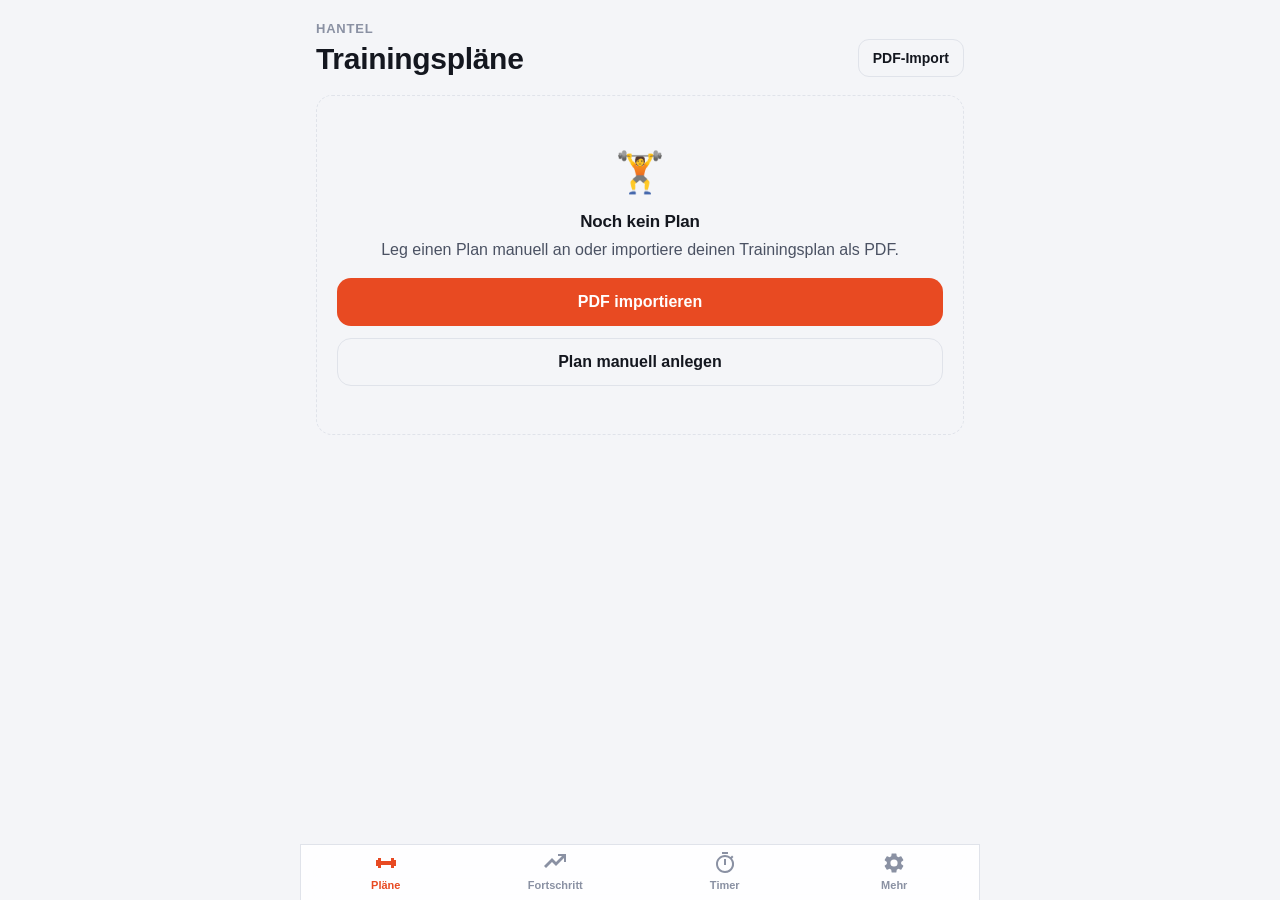
==== index.html @ f44acb6f "Hantel: Trainings-PWA mit Plänen, PDF-Import, Workout-Log und Timer - Trainingspläne anlegen/bearbei" ====
<!doctype html>
<html lang="de">
<head>
  <meta charset="utf-8">
  <meta name="viewport" content="width=device-width, initial-scale=1, viewport-fit=cover, maximum-scale=1">
  <title>Hantel</title>
  <meta name="description" content="Trainingsplan, Workout-Tracker und Pausentimer – als Web-App fürs iPhone.">
  <meta name="theme-color" content="#0f1115">
  <meta name="color-scheme" content="dark light">

  <!-- iOS PWA -->
  <meta name="apple-mobile-web-app-capable" content="yes">
  <meta name="mobile-web-app-capable" content="yes">
  <meta name="apple-mobile-web-app-status-bar-style" content="black-translucent">
  <meta name="apple-mobile-web-app-title" content="Hantel">
  <link rel="apple-touch-icon" href="./icons/apple-touch-icon.png">
  <link rel="icon" href="./icons/favicon.svg" type="image/svg+xml">
  <link rel="manifest" href="./manifest.webmanifest">

  <link rel="stylesheet" href="./css/app.css">
</head>
<body>
  <div id="app">
    <main id="view" class="view" aria-live="polite"></main>

    <nav id="tabbar" class="tabbar" aria-label="Hauptnavigation">
      <a href="#/plans" data-tab="plans" class="tab">
        <svg viewBox="0 0 24 24" aria-hidden="true"><path d="M4 7h3v10H4zM17 7h3v10h-3zM7 10h10v4H7zM2 9h2v6H2zM20 9h2v6h-2z"/></svg>
        <span>Pläne</span>
      </a>
      <a href="#/progress" data-tab="progress" class="tab">
        <svg viewBox="0 0 24 24" aria-hidden="true"><path d="M3 17l6-6 4 4 8-8v4h2V3h-8v2h4l-6 6-4-4-8 8z"/></svg>
        <span>Fortschritt</span>
      </a>
      <a href="#/timer" data-tab="timer" class="tab">
        <svg viewBox="0 0 24 24" aria-hidden="true"><path d="M15 1H9v2h6V1zm-4 13h2V8h-2v6zm8.03-6.61l1.42-1.42c-.43-.51-.9-.99-1.41-1.41l-1.42 1.42A8.962 8.962 0 0 0 12 4c-4.97 0-9 4.03-9 9s4.02 9 9 9a8.994 8.994 0 0 0 7.03-14.61zM12 20c-3.87 0-7-3.13-7-7s3.13-7 7-7 7 3.13 7 7-3.13 7-7 7z"/></svg>
        <span>Timer</span>
      </a>
      <a href="#/settings" data-tab="settings" class="tab">
        <svg viewBox="0 0 24 24" aria-hidden="true"><path d="M19.14 12.94c.04-.3.06-.61.06-.94 0-.32-.02-.64-.07-.94l2.03-1.58a.49.49 0 0 0 .12-.61l-1.92-3.32a.488.488 0 0 0-.59-.22l-2.39.96a7.03 7.03 0 0 0-1.62-.94l-.36-2.54a.484.484 0 0 0-.48-.41h-3.84c-.24 0-.43.17-.47.41l-.36 2.54c-.59.24-1.13.57-1.62.94l-2.39-.96a.49.49 0 0 0-.59.22L2.74 8.87c-.12.21-.08.47.12.61l2.03 1.58c-.05.3-.09.63-.09.94s.02.64.07.94l-2.03 1.58a.49.49 0 0 0-.12.61l1.92 3.32c.12.22.37.29.59.22l2.39-.96c.5.38 1.03.7 1.62.94l.36 2.54c.05.24.24.41.48.41h3.84c.24 0 .44-.17.47-.41l.36-2.54c.59-.24 1.13-.56 1.62-.94l2.39.96c.22.08.47 0 .59-.22l1.92-3.32c.12-.22.07-.47-.12-.61l-2.01-1.58zM12 15.6A3.6 3.6 0 1 1 12 8.4a3.6 3.6 0 0 1 0 7.2z"/></svg>
        <span>Mehr</span>
      </a>
    </nav>
  </div>

  <div id="toast" class="toast" role="status" hidden></div>
  <div id="modal-root"></div>

  <script type="module" src="./js/app.js"></script>
</body>
</html>
---- css/app.css ----
/* ------------------------------------------------------------------
   Hantel – Design Tokens
   ------------------------------------------------------------------ */
:root {
  --bg: #0f1115;
  --surface: #181b22;
  --surface-2: #21252f;
  --surface-3: #2a2f3b;
  --border: #2b3040;
  --text: #f2f4f8;
  --text-2: #aab1c3;
  --text-3: #6f778a;
  --accent: #ff5c35;
  --accent-soft: rgba(255, 92, 53, 0.16);
  --accent-text: #ffffff;
  --good: #3ddc84;
  --good-soft: rgba(61, 220, 132, 0.16);
  --warn: #ffc857;
  --danger: #ff4d6d;
  --danger-soft: rgba(255, 77, 109, 0.16);
  --chart-grid: rgba(255, 255, 255, 0.07);

  --radius: 16px;
  --radius-sm: 10px;
  --tabbar-h: 56px;
  --safe-top: env(safe-area-inset-top, 0px);
  --safe-bottom: env(safe-area-inset-bottom, 0px);

  --font: -apple-system, BlinkMacSystemFont, "SF Pro Text", "Segoe UI", Roboto, Helvetica, Arial, sans-serif;
  --mono: ui-monospace, "SF Mono", Menlo, Consolas, monospace;

  color-scheme: dark;
}

@media (prefers-color-scheme: light) {
  :root {
    --bg: #f4f5f8;
    --surface: #ffffff;
    --surface-2: #f0f1f5;
    --surface-3: #e5e7ee;
    --border: #e0e3ea;
    --text: #14171f;
    --text-2: #4b5263;
    --text-3: #8a91a3;
    --accent: #e84a22;
    --accent-soft: rgba(232, 74, 34, 0.12);
    --good: #1f9d5a;
    --good-soft: rgba(31, 157, 90, 0.12);
    --danger: #d9304f;
    --danger-soft: rgba(217, 48, 79, 0.12);
    --chart-grid: rgba(0, 0, 0, 0.07);
    color-scheme: light;
  }
}

/* ------------------------------------------------------------------
   Base
   ------------------------------------------------------------------ */
*, *::before, *::after { box-sizing: border-box; }

html, body {
  margin: 0;
  padding: 0;
  height: 100%;
  background: var(--bg);
  color: var(--text);
  font-family: var(--font);
  font-size: 16px;
  line-height: 1.4;
  -webkit-text-size-adjust: 100%;
  -webkit-tap-highlight-color: transparent;
  overscroll-behavior-y: none;
}

body { position: fixed; inset: 0; overflow: hidden; }

#app { height: 100%; display: flex; flex-direction: column; }

.view {
  flex: 1;
  overflow-y: auto;
  -webkit-overflow-scrolling: touch;
  padding: calc(var(--safe-top) + 12px) 16px calc(var(--tabbar-h) + var(--safe-bottom) + 24px);
}
.view.no-tabbar { padding-bottom: calc(var(--safe-bottom) + 24px); }

h1, h2, h3 { margin: 0; font-weight: 700; letter-spacing: -0.01em; }
h1 { font-size: 30px; line-height: 1.15; }
h2 { font-size: 20px; }
h3 { font-size: 17px; }
p { margin: 0; }
a { color: var(--accent); text-decoration: none; }
button { font-family: inherit; }
svg { display: block; }

.muted { color: var(--text-2); }
.faint { color: var(--text-3); }
.small { font-size: 13px; }
.mono { font-family: var(--mono); font-variant-numeric: tabular-nums; }
.center { text-align: center; }
.row { display: flex; align-items: center; gap: 10px; }
.row.between { justify-content: space-between; }
.grow { flex: 1; min-width: 0; }
.stack { display: flex; flex-direction: column; gap: 12px; }
.mt { margin-top: 16px; }
.mt-lg { margin-top: 28px; }
.mb { margin-bottom: 12px; }
.truncate { overflow: hidden; text-overflow: ellipsis; white-space: nowrap; }

/* ------------------------------------------------------------------
   Page header
   ------------------------------------------------------------------ */
.page-head {
  display: flex;
  align-items: flex-end;
  justify-content: space-between;
  gap: 12px;
  margin: 8px 0 18px;
}
.page-head .eyebrow {
  font-size: 13px;
  font-weight: 600;
  text-transform: uppercase;
  letter-spacing: 0.06em;
  color: var(--text-3);
  margin-bottom: 4px;
}
.subhead {
  display: flex; align-items: center; justify-content: space-between;
  margin: 22px 0 10px;
}
.subhead h2 { font-size: 17px; color: var(--text-2); font-weight: 600; }

.back {
  display: inline-flex; align-items: center; gap: 4px;
  color: var(--accent); font-weight: 600; font-size: 16px;
  padding: 6px 0; margin-bottom: 4px;
  background: none; border: 0; cursor: pointer;
}
.back svg { width: 18px; height: 18px; fill: currentColor; }

/* ------------------------------------------------------------------
   Cards & lists
   ------------------------------------------------------------------ */
.card {
  background: var(--surface);
  border: 1px solid var(--border);
  border-radius: var(--radius);
  padding: 14px 16px;
}
.card + .card { margin-top: 10px; }
.card.tappable { cursor: pointer; transition: transform 0.08s ease, background 0.15s ease; }
.card.tappable:active { transform: scale(0.985); background: var(--surface-2); }

.list { display: flex; flex-direction: column; gap: 10px; }

.chev { width: 20px; height: 20px; fill: var(--text-3); flex: none; }

.pill {
  display: inline-flex; align-items: center; gap: 4px;
  padding: 3px 9px; border-radius: 999px;
  font-size: 12px; font-weight: 600;
  background: var(--surface-2); color: var(--text-2);
}
.pill.accent { background: var(--accent-soft); color: var(--accent); }
.pill.good { background: var(--good-soft); color: var(--good); }

.empty {
  text-align: center; padding: 48px 20px; color: var(--text-2);
  border: 1px dashed var(--border); border-radius: var(--radius);
}
.empty .icon { font-size: 40px; margin-bottom: 10px; }
.empty h3 { color: var(--text); margin-bottom: 6px; }

/* ------------------------------------------------------------------
   Buttons
   ------------------------------------------------------------------ */
.btn {
  display: inline-flex; align-items: center; justify-content: center; gap: 8px;
  min-height: 48px; padding: 0 18px;
  border-radius: 14px; border: 1px solid transparent;
  font-size: 16px; font-weight: 600;
  background: var(--surface-2); color: var(--text);
  cursor: pointer; user-select: none;
  transition: transform 0.08s ease, filter 0.15s ease;
}
.btn:active { transform: scale(0.97); filter: brightness(1.1); }
.btn:disabled { opacity: 0.45; pointer-events: none; }
.btn.primary { background: var(--accent); color: var(--accent-text); }
.btn.good { background: var(--good); color: #062b16; }
.btn.danger { background: var(--danger-soft); color: var(--danger); }
.btn.ghost { background: transparent; border-color: var(--border); }
.btn.block { width: 100%; }
.btn.sm { min-height: 38px; padding: 0 14px; font-size: 14px; border-radius: 11px; }
.btn.icon { width: 44px; min-height: 44px; padding: 0; border-radius: 12px; }
.btn svg { width: 20px; height: 20px; fill: currentColor; }

.fab {
  position: fixed; right: 18px;
  bottom: calc(var(--tabbar-h) + var(--safe-bottom) + 18px);
  width: 58px; height: 58px; border-radius: 50%;
  background: var(--accent); color: #fff; border: 0;
  box-shadow: 0 8px 24px rgba(255, 92, 53, 0.35);
  display: flex; align-items: center; justify-content: center;
  cursor: pointer; z-index: 5;
}
.fab svg { width: 28px; height: 28px; fill: currentColor; }
.fab:active { transform: scale(0.94); }

/* ------------------------------------------------------------------
   Forms
   ------------------------------------------------------------------ */
.field { display: flex; flex-direction: column; gap: 6px; }
.field label { font-size: 13px; font-weight: 600; color: var(--text-2); }
.input, select.input, textarea.input {
  width: 100%;
  min-height: 48px;
  padding: 10px 14px;
  border-radius: 12px;
  border: 1px solid var(--border);
  background: var(--surface-2);
  color: var(--text);
  font-size: 16px; /* >=16px verhindert iOS-Zoom */
  font-family: inherit;
  outline: none;
  -webkit-appearance: none;
  appearance: none;
}
.input:focus { border-color: var(--accent); }
textarea.input { min-height: 80px; resize: vertical; }
.input.num { text-align: center; font-family: var(--mono); font-weight: 600; padding: 10px 6px; }
.input::placeholder { color: var(--text-3); }

.grid-2 { display: grid; grid-template-columns: 1fr 1fr; gap: 10px; }
.grid-3 { display: grid; grid-template-columns: 1fr 1fr 1fr; gap: 10px; }
.grid-4 { display: grid; grid-template-columns: repeat(4, 1fr); gap: 8px; }

.switch {
  display: flex; align-items: center; justify-content: space-between; gap: 12px;
  padding: 14px 0;
}
.switch + .switch { border-top: 1px solid var(--border); }
.switch .lbl { font-weight: 600; }
.switch .desc { font-size: 13px; color: var(--text-3); margin-top: 2px; }
.toggle { position: relative; width: 52px; height: 32px; flex: none; }
.toggle input { position: absolute; opacity: 0; inset: 0; margin: 0; cursor: pointer; z-index: 1; }
.toggle span {
  position: absolute; inset: 0; border-radius: 999px; background: var(--surface-3);
  transition: background 0.2s ease;
}
.toggle span::after {
  content: ""; position: absolute; top: 3px; left: 3px; width: 26px; height: 26px;
  border-radius: 50%; background: #fff; box-shadow: 0 2px 6px rgba(0,0,0,0.3);
  transition: transform 0.2s ease;
}
.toggle input:checked + span { background: var(--good); }
.toggle input:checked + span::after { transform: translateX(20px); }

.seg { display: flex; background: var(--surface-2); border-radius: 12px; padding: 3px; gap: 3px; }
.seg button {
  flex: 1; min-height: 38px; border: 0; border-radius: 10px; background: transparent;
  color: var(--text-2); font-weight: 600; font-size: 14px; cursor: pointer;
}
.seg button.active { background: var(--surface); color: var(--text); box-shadow: 0 1px 4px rgba(0,0,0,0.25); }

/* ------------------------------------------------------------------
   Tab bar
   ------------------------------------------------------------------ */
.tabbar {
  position: fixed; left: 0; right: 0; bottom: 0;
  height: calc(var(--tabbar-h) + var(--safe-bottom));
  padding-bottom: var(--safe-bottom);
  display: flex;
  background: color-mix(in srgb, var(--surface) 88%, transparent);
  -webkit-backdrop-filter: blur(18px);
  backdrop-filter: blur(18px);
  border-top: 1px solid var(--border);
  z-index: 10;
}
.tabbar.hidden { display: none; }
.tab {
  flex: 1; display: flex; flex-direction: column; align-items: center; justify-content: center; gap: 3px;
  color: var(--text-3); font-size: 11px; font-weight: 600;
}
.tab svg { width: 24px; height: 24px; fill: currentColor; }
.tab.active { color: var(--accent); }

/* ------------------------------------------------------------------
   Toast & modal
   ------------------------------------------------------------------ */
.toast {
  position: fixed; left: 50%; transform: translateX(-50%);
  bottom: calc(var(--tabbar-h) + var(--safe-bottom) + 16px);
  max-width: calc(100% - 32px);
  background: var(--text); color: var(--bg);
  padding: 12px 18px; border-radius: 14px;
  font-weight: 600; font-size: 15px;
  box-shadow: 0 10px 30px rgba(0,0,0,0.35);
  z-index: 50;
  animation: toast-in 0.2s ease;
}
.toast.action { display: flex; gap: 14px; align-items: center; }
.toast button { border: 0; background: var(--accent); color: #fff; border-radius: 8px; padding: 6px 10px; font-weight: 700; }
@keyframes toast-in { from { opacity: 0; transform: translate(-50%, 10px); } to { opacity: 1; transform: translate(-50%, 0); } }

.modal-backdrop {
  position: fixed; inset: 0; background: rgba(0,0,0,0.55);
  display: flex; align-items: flex-end; justify-content: center;
  z-index: 40; animation: fade-in 0.15s ease;
}
.modal {
  width: 100%; max-width: 560px;
  background: var(--surface);
  border-radius: 22px 22px 0 0;
  padding: 18px 18px calc(var(--safe-bottom) + 18px);
  max-height: 88vh; overflow-y: auto;
  animation: sheet-up 0.22s cubic-bezier(.2,.8,.2,1);
}
.modal h2 { margin-bottom: 14px; }
.modal .actions { display: flex; gap: 10px; margin-top: 18px; }
.modal .actions .btn { flex: 1; }
@keyframes fade-in { from { opacity: 0; } to { opacity: 1; } }
@keyframes sheet-up { from { transform: translateY(40px); opacity: 0.6; } to { transform: none; opacity: 1; } }

/* ------------------------------------------------------------------
   Plans
   ------------------------------------------------------------------ */
.plan-card { display: flex; align-items: center; gap: 14px; }
.plan-card .swatch {
  width: 12px; height: 44px; border-radius: 6px; flex: none;
  background: var(--accent);
}
.plan-card .meta { font-size: 13px; color: var(--text-3); margin-top: 3px; }

.ex-row {
  display: flex; align-items: center; gap: 12px;
  padding: 12px 0;
}
.ex-row + .ex-row { border-top: 1px solid var(--border); }
.ex-row .idx {
  width: 28px; height: 28px; border-radius: 8px; flex: none;
  display: flex; align-items: center; justify-content: center;
  background: var(--surface-2); color: var(--text-2);
  font-size: 13px; font-weight: 700; font-family: var(--mono);
}
.ex-row .target { font-size: 13px; color: var(--text-3); margin-top: 2px; font-family: var(--mono); }
.ex-row .handle { color: var(--text-3); cursor: grab; padding: 6px; touch-action: none; }
.ex-row .handle svg { width: 20px; height: 20px; fill: currentColor; }
.ex-row.dragging { opacity: 0.4; }

/* ------------------------------------------------------------------
   Workout
   ------------------------------------------------------------------ */
.workout-head {
  position: sticky; top: 0; z-index: 6;
  margin: calc(-1 * (var(--safe-top) + 12px)) -16px 12px;
  padding: calc(var(--safe-top) + 10px) 16px 10px;
  background: color-mix(in srgb, var(--bg) 92%, transparent);
  -webkit-backdrop-filter: blur(14px); backdrop-filter: blur(14px);
  border-bottom: 1px solid var(--border);
}
.workout-head .title { font-weight: 700; font-size: 17px; }
.workout-head .elapsed { font-family: var(--mono); color: var(--text-2); font-size: 15px; }

.rest-bar {
  margin-top: 10px;
  display: flex; align-items: center; gap: 12px;
  background: var(--accent); color: #fff;
  border-radius: 14px; padding: 10px 14px;
  animation: fade-in 0.15s ease;
}
.rest-bar .time { font-family: var(--mono); font-size: 30px; font-weight: 700; letter-spacing: -0.02em; min-width: 90px; }
.rest-bar .lbl { font-size: 12px; opacity: 0.85; font-weight: 600; text-transform: uppercase; letter-spacing: 0.05em; }
.rest-bar .btn { background: rgba(255,255,255,0.18); color: #fff; min-height: 38px; padding: 0 12px; font-size: 14px; border-radius: 10px; }
.rest-bar .bar { position: absolute; left: 0; bottom: 0; height: 3px; background: rgba(255,255,255,0.6); border-radius: 0 0 14px 14px; }
.rest-bar { position: relative; overflow: hidden; }

.ex-card { padding: 14px 14px 10px; }
.ex-card .ex-head { display: flex; align-items: flex-start; justify-content: space-between; gap: 10px; margin-bottom: 8px; }
.ex-card .ex-name { font-size: 18px; font-weight: 700; }
.ex-card .ex-target { color: var(--text-3); font-size: 13px; font-family: var(--mono); margin-top: 2px; }
.ex-card .ex-last { color: var(--text-2); font-size: 13px; margin-top: 2px; }
.ex-card.done { border-color: color-mix(in srgb, var(--good) 40%, var(--border)); }
.ex-card.done .ex-name { color: var(--text-2); }

.set-grid { display: grid; grid-template-columns: 40px 1fr 1fr 52px; gap: 8px; align-items: center; }
.set-grid .hdr { font-size: 11px; font-weight: 700; text-transform: uppercase; letter-spacing: 0.05em; color: var(--text-3); text-align: center; padding-bottom: 2px; }
.set-grid .setno { text-align: center; font-family: var(--mono); font-weight: 700; color: var(--text-2); }
.set-grid .input.num { min-height: 44px; }
.set-grid .prev { font-size: 11px; color: var(--text-3); text-align: center; font-family: var(--mono); grid-column: 2 / 4; margin-top: -4px; }
.set-row.done .input.num { background: var(--good-soft); border-color: transparent; color: var(--good); }
.check {
  width: 52px; height: 44px; border-radius: 12px; border: 1px solid var(--border);
  background: var(--surface-2); color: var(--text-3);
  display: flex; align-items: center; justify-content: center; cursor: pointer;
}
.check svg { width: 24px; height: 24px; fill: currentColor; }
.check.on { background: var(--good); color: #062b16; border-color: transparent; }
.check:active { transform: scale(0.94); }

.add-set { margin-top: 10px; display: flex; gap: 8px; }
.add-set .btn { flex: 1; }

/* ------------------------------------------------------------------
   Timer page
   ------------------------------------------------------------------ */
.timer-display {
  text-align: center; padding: 30px 0 16px;
}
.timer-display .big {
  font-family: var(--mono); font-size: 84px; font-weight: 700;
  letter-spacing: -0.04em; line-height: 1;
  font-variant-numeric: tabular-nums;
}
.timer-display .big.running { color: var(--accent); }
.timer-display .state { margin-top: 8px; color: var(--text-3); font-size: 14px; font-weight: 600; text-transform: uppercase; letter-spacing: 0.06em; }
.ring { width: 260px; height: 260px; margin: 0 auto; position: relative; }
.ring svg { width: 100%; height: 100%; transform: rotate(-90deg); }
.ring circle { fill: none; stroke-width: 10; stroke-linecap: round; }
.ring .track { stroke: var(--surface-3); }
.ring .prog { stroke: var(--accent); transition: stroke-dashoffset 0.25s linear; }
.ring .inner { position: absolute; inset: 0; display: flex; flex-direction: column; align-items: center; justify-content: center; }
.ring .inner .big { font-size: 64px; }

.presets { display: grid; grid-template-columns: repeat(4, 1fr); gap: 8px; margin-top: 18px; }
.presets .btn { min-height: 52px; font-family: var(--mono); font-size: 17px; }
.presets .btn.active { background: var(--accent-soft); color: var(--accent); }

/* ------------------------------------------------------------------
   Progress
   ------------------------------------------------------------------ */
.stats { display: grid; grid-template-columns: 1fr 1fr; gap: 10px; }
.stat { background: var(--surface); border: 1px solid var(--border); border-radius: var(--radius); padding: 14px 16px; }
.stat .val { font-size: 28px; font-weight: 700; letter-spacing: -0.02em; font-variant-numeric: tabular-nums; line-height: 1.1; }
.stat .val small { font-size: 15px; color: var(--text-2); font-weight: 600; margin-left: 3px; }
.stat .lbl { font-size: 12px; color: var(--text-3); font-weight: 600; text-transform: uppercase; letter-spacing: 0.05em; margin-top: 6px; }

.chart { width: 100%; height: auto; overflow: visible; }
.chart text { fill: var(--text-3); font-size: 11px; font-family: var(--font); }
.chart .grid line { stroke: var(--chart-grid); stroke-width: 1; }
.chart .bar { fill: var(--accent); }
.chart .bar.dim { fill: var(--surface-3); }
.chart .line { fill: none; stroke: var(--accent); stroke-width: 2; stroke-linejoin: round; stroke-linecap: round; }
.chart .area { fill: var(--accent); opacity: 0.10; }
.chart .dot { fill: var(--accent); stroke: var(--surface); stroke-width: 2; }
.chart .dot.hi { r: 6; }
.chart .hit { fill: transparent; }
.chart .tip { pointer-events: none; }
.chart .tip rect { fill: var(--text); rx: 6; }
.chart .tip text { fill: var(--bg); font-weight: 700; font-size: 12px; }
.chart .cross { stroke: var(--text-3); stroke-dasharray: 3 3; }

.session-row { display: flex; align-items: center; gap: 14px; }
.session-row .date {
  width: 48px; flex: none; text-align: center;
  background: var(--surface-2); border-radius: 10px; padding: 6px 0;
}
.session-row .date .d { font-size: 18px; font-weight: 700; line-height: 1; }
.session-row .date .m { font-size: 11px; color: var(--text-3); text-transform: uppercase; font-weight: 600; margin-top: 2px; }
.session-row .meta { font-size: 13px; color: var(--text-3); margin-top: 3px; }

.pr-row { display: flex; align-items: center; justify-content: space-between; gap: 10px; padding: 12px 0; }
.pr-row + .pr-row { border-top: 1px solid var(--border); }
.pr-row .val { font-family: var(--mono); font-weight: 700; }
.pr-row .sub { font-size: 12px; color: var(--text-3); }

table.tbl { width: 100%; border-collapse: collapse; font-size: 14px; }
.tbl th { text-align: left; font-size: 11px; text-transform: uppercase; letter-spacing: 0.05em; color: var(--text-3); padding: 8px 6px; border-bottom: 1px solid var(--border); }
.tbl td { padding: 9px 6px; border-bottom: 1px solid var(--border); font-variant-numeric: tabular-nums; }
.tbl td.num, .tbl th.num { text-align: right; font-family: var(--mono); }
.tbl-wrap { overflow-x: auto; }

/* ------------------------------------------------------------------
   Import
   ------------------------------------------------------------------ */
.drop {
  border: 2px dashed var(--border); border-radius: var(--radius);
  padding: 34px 18px; text-align: center; color: var(--text-2);
  background: var(--surface); cursor: pointer;
}
.drop.over { border-color: var(--accent); background: var(--accent-soft); }
.drop .icon { font-size: 40px; margin-bottom: 8px; }
.drop input { display: none; }

.imp-ex { display: grid; grid-template-columns: 1fr 36px; gap: 6px; align-items: center; padding: 10px 0; }
.imp-ex + .imp-ex { border-top: 1px solid var(--border); }
.imp-ex .input { min-height: 42px; padding: 6px 8px; font-size: 15px; }
.imp-ex .nums { grid-column: 1 / -1; display: grid; grid-template-columns: repeat(4, 1fr); gap: 6px; }
.imp-ex .nums .input { padding: 6px 4px; }
.imp-ex .note { grid-column: 1 / -1; font-size: 12px; color: var(--text-3); }
.imp-ex .del { width: 36px; height: 42px; border: 0; background: transparent; color: var(--text-3); cursor: pointer; display: flex; align-items: center; justify-content: center; }
.imp-ex .del svg { width: 20px; height: 20px; fill: currentColor; }
.imp-hdr { display: grid; grid-template-columns: repeat(4, 1fr); gap: 6px; font-size: 11px; text-transform: uppercase; letter-spacing: 0.05em; color: var(--text-3); font-weight: 700; padding: 0 0 2px; text-align: center; }

.progress-line { height: 4px; background: var(--surface-3); border-radius: 2px; overflow: hidden; margin-top: 12px; }
.progress-line i { display: block; height: 100%; background: var(--accent); width: 0; transition: width 0.3s ease; }

details.raw { margin-top: 14px; }
details.raw summary { cursor: pointer; color: var(--text-2); font-weight: 600; font-size: 14px; }
details.raw pre { white-space: pre-wrap; font-size: 12px; color: var(--text-3); background: var(--surface-2); padding: 10px; border-radius: 10px; max-height: 260px; overflow: auto; }

/* ------------------------------------------------------------------
   Misc
   ------------------------------------------------------------------ */
.spinner {
  width: 22px; height: 22px; border-radius: 50%;
  border: 3px solid var(--surface-3); border-top-color: var(--accent);
  animation: spin 0.8s linear infinite;
}
@keyframes spin { to { transform: rotate(360deg); } }

.kbd { font-family: var(--mono); background: var(--surface-2); padding: 1px 6px; border-radius: 5px; font-size: 13px; }

@media (min-width: 700px) {
  .view { max-width: 680px; margin: 0 auto; width: 100%; }
  .tabbar { left: 50%; transform: translateX(-50%); width: 100%; max-width: 680px; border-left: 1px solid var(--border); border-right: 1px solid var(--border); }
  .fab { right: calc(50% - 340px + 18px); }
  .toast { bottom: calc(var(--tabbar-h) + 16px); }
}
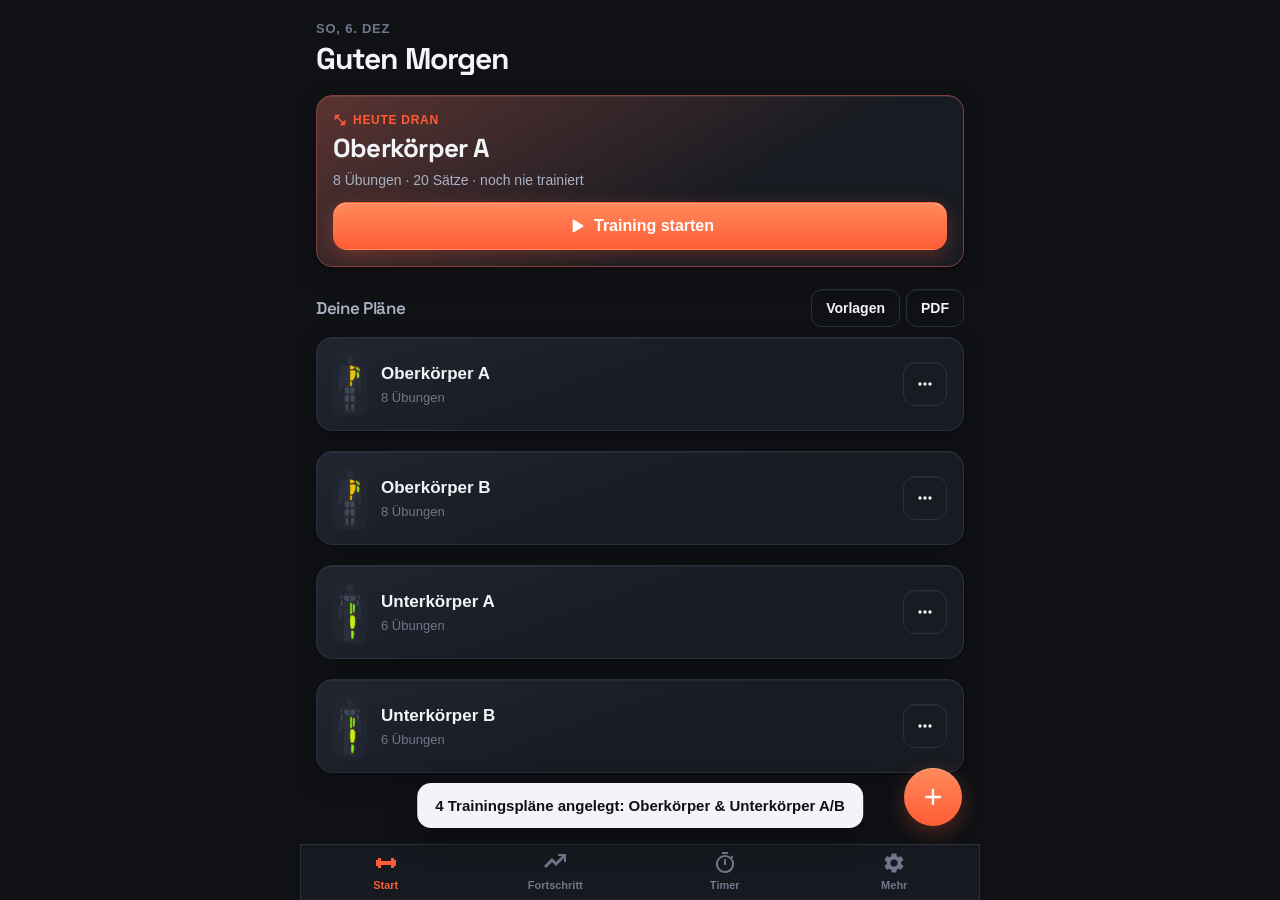
==== commit bd0349c7: "Premium-Pass: Dashboard, Typografie, Icons, Motion, fokussierter Workout-Screen, Theme - Startbildsc" ====
--- a/index.html
+++ b/index.html
@@ -1,5 +1,5 @@
 <!doctype html>
-<html lang="de">
+<html lang="de" data-theme="dark">
 <head>
   <meta charset="utf-8">
   <meta name="viewport" content="width=device-width, initial-scale=1, viewport-fit=cover, maximum-scale=1">
@@ -17,6 +17,24 @@
   <link rel="icon" href="./icons/favicon.svg" type="image/svg+xml">
   <link rel="manifest" href="./manifest.webmanifest">
 
+  <!-- Startbilder (verhindern den weißen Flash beim App-Start) -->
+  <link rel="apple-touch-startup-image" media="(device-width: 440px) and (device-height: 956px) and (-webkit-device-pixel-ratio: 3) and (orientation: portrait)" href="./icons/splash/splash-1320x2868.png">
+  <link rel="apple-touch-startup-image" media="(device-width: 402px) and (device-height: 874px) and (-webkit-device-pixel-ratio: 3) and (orientation: portrait)" href="./icons/splash/splash-1206x2622.png">
+  <link rel="apple-touch-startup-image" media="(device-width: 430px) and (device-height: 932px) and (-webkit-device-pixel-ratio: 3) and (orientation: portrait)" href="./icons/splash/splash-1290x2796.png">
+  <link rel="apple-touch-startup-image" media="(device-width: 393px) and (device-height: 852px) and (-webkit-device-pixel-ratio: 3) and (orientation: portrait)" href="./icons/splash/splash-1179x2556.png">
+  <link rel="apple-touch-startup-image" media="(device-width: 390px) and (device-height: 844px) and (-webkit-device-pixel-ratio: 3) and (orientation: portrait)" href="./icons/splash/splash-1170x2532.png">
+  <link rel="apple-touch-startup-image" media="(device-width: 428px) and (device-height: 926px) and (-webkit-device-pixel-ratio: 3) and (orientation: portrait)" href="./icons/splash/splash-1284x2778.png">
+  <link rel="apple-touch-startup-image" media="(device-width: 375px) and (device-height: 812px) and (-webkit-device-pixel-ratio: 3) and (orientation: portrait)" href="./icons/splash/splash-1125x2436.png">
+  <link rel="apple-touch-startup-image" media="(device-width: 414px) and (device-height: 896px) and (-webkit-device-pixel-ratio: 3) and (orientation: portrait)" href="./icons/splash/splash-1242x2688.png">
+  <link rel="apple-touch-startup-image" media="(device-width: 414px) and (device-height: 896px) and (-webkit-device-pixel-ratio: 2) and (orientation: portrait)" href="./icons/splash/splash-828x1792.png">
+  <link rel="apple-touch-startup-image" media="(device-width: 414px) and (device-height: 736px) and (-webkit-device-pixel-ratio: 3) and (orientation: portrait)" href="./icons/splash/splash-1242x2208.png">
+  <link rel="apple-touch-startup-image" media="(device-width: 375px) and (device-height: 667px) and (-webkit-device-pixel-ratio: 2) and (orientation: portrait)" href="./icons/splash/splash-750x1334.png">
+
+  <!-- Display-Schrift für Titel und Zahlen (Body bleibt System) -->
+  <link rel="preconnect" href="https://fonts.googleapis.com">
+  <link rel="preconnect" href="https://fonts.gstatic.com" crossorigin>
+  <link href="https://fonts.googleapis.com/css2?family=Space+Grotesk:wght@500;600;700&display=swap" rel="stylesheet">
+
   <link rel="stylesheet" href="./css/app.css">
 </head>
 <body>
@@ -26,7 +44,7 @@
     <nav id="tabbar" class="tabbar" aria-label="Hauptnavigation">
       <a href="#/plans" data-tab="plans" class="tab">
         <svg viewBox="0 0 24 24" aria-hidden="true"><path d="M4 7h3v10H4zM17 7h3v10h-3zM7 10h10v4H7zM2 9h2v6H2zM20 9h2v6h-2z"/></svg>
-        <span>Pläne</span>
+        <span>Start</span>
       </a>
       <a href="#/progress" data-tab="progress" class="tab">
         <svg viewBox="0 0 24 24" aria-hidden="true"><path d="M3 17l6-6 4 4 8-8v4h2V3h-8v2h4l-6 6-4-4-8 8z"/></svg>
@@ -45,6 +63,8 @@
 
   <div id="toast" class="toast" role="status" hidden></div>
   <div id="modal-root"></div>
+  <!-- iOS 17.4+: Umschalten eines switch-Checkbox löst echtes Haptic aus → für Satz-Abschluss & Timer -->
+  <input id="haptic" type="checkbox" switch tabindex="-1" aria-hidden="true" style="position:fixed;left:-100px;top:0;width:1px;height:1px;opacity:0;pointer-events:none">
 
   <script type="module" src="./js/app.js"></script>
 </body>
--- a/css/app.css
+++ b/css/app.css
@@ -1,5 +1,5 @@
 /* ------------------------------------------------------------------
-   Hantel – Design Tokens
+   Hantel – Design Tokens (Dark ist Standard, Light per data-theme)
    ------------------------------------------------------------------ */
 :root {
   --bg: #0f1115;
@@ -11,14 +11,19 @@
   --text-2: #aab1c3;
   --text-3: #6f778a;
   --accent: #ff5c35;
+  --accent-2: #ff8a5c;
   --accent-soft: rgba(255, 92, 53, 0.16);
   --accent-text: #ffffff;
   --good: #3ddc84;
+  --good-2: #6ff0a6;
   --good-soft: rgba(61, 220, 132, 0.16);
   --warn: #ffc857;
   --danger: #ff4d6d;
   --danger-soft: rgba(255, 77, 109, 0.16);
   --chart-grid: rgba(255, 255, 255, 0.07);
+  --hi: rgba(255, 255, 255, 0.045);   /* innere Highlight-Linie */
+  --shadow: 0 1px 2px rgba(0, 0, 0, 0.25), 0 8px 24px rgba(0, 0, 0, 0.18);
+  --glow: 0 6px 20px rgba(255, 92, 53, 0.28);
 
   --radius: 16px;
   --radius-sm: 10px;
@@ -27,30 +32,35 @@
   --safe-bottom: env(safe-area-inset-bottom, 0px);
 
   --font: -apple-system, BlinkMacSystemFont, "SF Pro Text", "Segoe UI", Roboto, Helvetica, Arial, sans-serif;
+  --display: "Space Grotesk", -apple-system, BlinkMacSystemFont, "Segoe UI", Roboto, sans-serif;
   --mono: ui-monospace, "SF Mono", Menlo, Consolas, monospace;
+  --ease: cubic-bezier(0.2, 0.8, 0.2, 1);
 
   color-scheme: dark;
 }
 
-@media (prefers-color-scheme: light) {
-  :root {
-    --bg: #f4f5f8;
-    --surface: #ffffff;
-    --surface-2: #f0f1f5;
-    --surface-3: #e5e7ee;
-    --border: #e0e3ea;
-    --text: #14171f;
-    --text-2: #4b5263;
-    --text-3: #8a91a3;
-    --accent: #e84a22;
-    --accent-soft: rgba(232, 74, 34, 0.12);
-    --good: #1f9d5a;
-    --good-soft: rgba(31, 157, 90, 0.12);
-    --danger: #d9304f;
-    --danger-soft: rgba(217, 48, 79, 0.12);
-    --chart-grid: rgba(0, 0, 0, 0.07);
-    color-scheme: light;
-  }
+:root[data-theme="light"] {
+  --bg: #f4f5f8;
+  --surface: #ffffff;
+  --surface-2: #f2f3f7;
+  --surface-3: #e6e8ef;
+  --border: #e0e3ea;
+  --text: #14171f;
+  --text-2: #4b5263;
+  --text-3: #8a91a3;
+  --accent: #e84a22;
+  --accent-2: #f26a45;
+  --accent-soft: rgba(232, 74, 34, 0.12);
+  --good: #1f9d5a;
+  --good-2: #35b872;
+  --good-soft: rgba(31, 157, 90, 0.12);
+  --danger: #d9304f;
+  --danger-soft: rgba(217, 48, 79, 0.12);
+  --chart-grid: rgba(0, 0, 0, 0.07);
+  --hi: rgba(255, 255, 255, 0.7);
+  --shadow: 0 1px 2px rgba(20, 23, 31, 0.06), 0 8px 24px rgba(20, 23, 31, 0.06);
+  --glow: 0 6px 18px rgba(232, 74, 34, 0.22);
+  color-scheme: light;
 }
 
 /* ------------------------------------------------------------------
@@ -517,3 +527,406 @@
   .fab { right: calc(50% - 340px + 18px); }
   .toast { bottom: calc(var(--tabbar-h) + 16px); }
 }
+
+/* ------------------------------------------------------------------
+   Übungsfiguren (SVG-Strichfiguren)
+   ------------------------------------------------------------------ */
+.figure { width: 100%; height: auto; display: block; }
+.figure .limb { fill: none; stroke: var(--text); stroke-width: 5; stroke-linecap: round; stroke-linejoin: round; }
+.figure .limb.back { stroke: var(--text-3); stroke-width: 4.5; }
+.figure .head { fill: var(--text); }
+.figure .frame { fill: var(--surface-3); }
+.figure .frame-line { fill: none; stroke: var(--surface-3); stroke-width: 3; stroke-linecap: round; }
+.figure .ground { stroke: var(--border); stroke-width: 2; stroke-linecap: round; }
+.figure .equip-line { fill: none; stroke: var(--text-3); stroke-width: 2.5; stroke-linecap: round; }
+.figure .equip-move { fill: var(--accent); stroke: var(--accent); stroke-width: 4; stroke-linecap: round; }
+.figure .equip-pad { fill: none; stroke: var(--accent); stroke-width: 6; stroke-linecap: round; }
+
+.fig-thumb {
+  width: 64px; height: 52px; flex: none; border-radius: 10px;
+  background: var(--surface-2); padding: 3px; display: flex; align-items: center; justify-content: center;
+}
+.fig-thumb .figure { height: 100%; width: auto; max-width: 100%; }
+.fig-hero {
+  background: var(--surface-2); border-radius: var(--radius); padding: 10px 14px;
+  max-width: 320px; margin: 0 auto 14px;
+}
+.tips { margin: 0; padding: 0; list-style: none; display: flex; flex-direction: column; gap: 10px; }
+.tips li { display: flex; gap: 10px; align-items: flex-start; line-height: 1.4; }
+.tips li::before {
+  content: counter(tip); counter-increment: tip;
+  flex: none; width: 24px; height: 24px; border-radius: 8px;
+  background: var(--accent-soft); color: var(--accent);
+  font-weight: 700; font-size: 13px; display: flex; align-items: center; justify-content: center;
+}
+.tips { counter-reset: tip; }
+.info-btn {
+  width: 32px; height: 32px; border-radius: 50%; border: 0; flex: none;
+  background: var(--surface-2); color: var(--text-2); font-weight: 700; font-size: 15px;
+  display: inline-flex; align-items: center; justify-content: center; cursor: pointer;
+}
+.lib-row { display: flex; align-items: center; gap: 12px; padding: 10px 0; cursor: pointer; }
+.lib-row + .lib-row { border-top: 1px solid var(--border); }
+
+/* ------------------------------------------------------------------
+   Trainingsmodus (eine Übung pro Seite)
+   ------------------------------------------------------------------ */
+.wk-progress { display: flex; gap: 4px; margin-top: 8px; }
+.wk-progress i { flex: 1; height: 4px; border-radius: 2px; background: var(--surface-3); }
+.wk-progress i.done { background: var(--good); }
+.wk-progress i.cur { background: var(--accent); }
+.wk-step { font-size: 12px; font-weight: 700; text-transform: uppercase; letter-spacing: 0.06em; color: var(--text-3); }
+
+.wk-ex { display: flex; gap: 14px; align-items: flex-start; }
+.wk-ex .fig-thumb { width: 96px; height: 78px; cursor: pointer; }
+.wk-ex .wk-name { font-size: 22px; font-weight: 800; letter-spacing: -0.01em; line-height: 1.15; }
+.wk-ex .wk-muscles { color: var(--text-2); font-size: 13px; margin-top: 3px; }
+.wk-ex .wk-target { font-family: var(--mono); font-size: 13px; color: var(--text-3); margin-top: 4px; }
+
+.wk-last { display: grid; grid-template-columns: 1fr 1fr; gap: 10px; }
+.wk-last .lbl { font-size: 11px; font-weight: 700; text-transform: uppercase; letter-spacing: 0.06em; color: var(--text-3); margin-bottom: 4px; }
+.wk-last .val { font-family: var(--mono); font-weight: 700; font-size: 15px; line-height: 1.5; }
+.wk-last .rec { color: var(--accent); font-size: 18px; }
+.wk-last .msg { font-size: 12px; color: var(--text-2); margin-top: 4px; line-height: 1.35; }
+.wk-last .warn { color: var(--warn); }
+
+.set-card { padding: 12px 14px; }
+.set-card + .set-card { margin-top: 8px; }
+.set-card.done { border-color: color-mix(in srgb, var(--good) 55%, var(--border)); background: color-mix(in srgb, var(--good) 6%, var(--surface)); }
+.set-card .set-head { display: flex; align-items: center; justify-content: space-between; margin-bottom: 8px; }
+.set-card .set-title { font-weight: 700; font-size: 15px; }
+.set-card .set-sum { font-family: var(--mono); color: var(--text-2); font-size: 14px; }
+.set-card.done .set-sum { color: var(--good); font-weight: 700; }
+.check-badge {
+  width: 26px; height: 26px; border-radius: 50%; background: var(--good); color: #062b16;
+  display: inline-flex; align-items: center; justify-content: center;
+}
+.check-badge svg { width: 18px; height: 18px; fill: currentColor; }
+
+.steppers { display: grid; grid-template-columns: 1fr 1fr; gap: 8px; }
+.stepper { display: flex; align-items: stretch; background: var(--surface-2); border-radius: 14px; overflow: hidden; }
+.stepper button {
+  width: 52px; border: 0; background: transparent; color: var(--text); font-size: 26px; font-weight: 600; cursor: pointer;
+  display: flex; align-items: center; justify-content: center; user-select: none; -webkit-user-select: none;
+}
+.stepper button:active { background: var(--surface-3); }
+.stepper .val {
+  flex: 1; min-height: 56px; display: flex; flex-direction: column; align-items: center; justify-content: center;
+  font-family: var(--mono); font-weight: 700; font-size: 19px; cursor: text; line-height: 1;
+}
+.stepper .val small { font-size: 11px; font-weight: 600; color: var(--text-3); font-family: var(--font); margin-top: 3px; text-transform: uppercase; letter-spacing: 0.05em; }
+.stepper input { width: 100%; text-align: center; font-family: var(--mono); font-weight: 700; font-size: 19px; border: 0; background: transparent; color: var(--text); outline: none; }
+.set-card.done .stepper { opacity: 0.6; }
+
+.set-done-btn { margin-top: 10px; }
+.wk-nav {
+  position: fixed; left: 0; right: 0; bottom: 0;
+  padding: 10px 16px calc(var(--safe-bottom) + 10px);
+  background: color-mix(in srgb, var(--surface) 92%, transparent);
+  -webkit-backdrop-filter: blur(18px); backdrop-filter: blur(18px);
+  border-top: 1px solid var(--border);
+  display: flex; gap: 10px; z-index: 10;
+}
+.wk-nav .btn { flex: 1; min-height: 54px; }
+.view.wk-view { padding-bottom: calc(var(--safe-bottom) + 96px); }
+@media (min-width: 700px) { .wk-nav { left: 50%; transform: translateX(-50%); width: 100%; max-width: 680px; } }
+
+/* PR-Animation */
+.pr-toast {
+  position: fixed; top: calc(var(--safe-top) + 14px); left: 50%; transform: translateX(-50%);
+  width: calc(100% - 32px); max-width: 440px; z-index: 60;
+  background: linear-gradient(135deg, #2a1d0e, #3b2a10 60%, #2a1d0e);
+  border: 1px solid rgba(255, 200, 87, 0.55);
+  color: #fff; border-radius: 18px; padding: 14px 16px;
+  box-shadow: 0 16px 40px rgba(0,0,0,0.45), 0 0 0 1px rgba(255,200,87,0.15) inset;
+  animation: pr-in 0.45s cubic-bezier(.2,.9,.2,1.1);
+  overflow: hidden;
+}
+.pr-toast::before {
+  content: ""; position: absolute; inset: -40%; background: linear-gradient(115deg, transparent 40%, rgba(255,220,120,0.22) 50%, transparent 60%);
+  animation: pr-shine 1.6s ease 0.2s 1;
+}
+.pr-toast.out { animation: pr-out 0.35s ease forwards; }
+.pr-toast .pr-head { display: flex; align-items: center; gap: 8px; font-weight: 800; letter-spacing: 0.08em; font-size: 12px; color: #ffc857; text-transform: uppercase; }
+.pr-toast .pr-name { font-size: 18px; font-weight: 800; margin-top: 4px; }
+.pr-toast .pr-val { font-family: var(--mono); font-size: 22px; font-weight: 700; margin-top: 2px; }
+.pr-toast .pr-sub { font-size: 13px; color: rgba(255,255,255,0.8); margin-top: 4px; }
+.pr-toast .pr-delta { color: #7dffb0; font-weight: 700; }
+@keyframes pr-in { from { opacity: 0; transform: translate(-50%, -24px) scale(0.96); } to { opacity: 1; transform: translate(-50%, 0) scale(1); } }
+@keyframes pr-out { to { opacity: 0; transform: translate(-50%, -16px); } }
+@keyframes pr-shine { from { transform: translateX(-60%); } to { transform: translateX(60%); } }
+
+/* ------------------------------------------------------------------
+   Muskelgruppen & Körperkarte
+   ------------------------------------------------------------------ */
+.bodymap { width: 100%; height: auto; max-height: 420px; display: block; margin: 0 auto; }
+.bodymap .body-sil { fill: var(--surface-3); stroke: none; }
+.bodymap .body-limb { fill: none; stroke: var(--surface-3); stroke-width: 26; stroke-linecap: round; stroke-linejoin: round; }
+.bodymap .body-leg { fill: none; stroke: var(--surface-3); stroke-width: 40; stroke-linecap: round; stroke-linejoin: round; }
+.bodymap .muscle { fill: color-mix(in srgb, var(--text-3) 35%, var(--surface-3)); stroke: var(--bg); stroke-width: 1.5; cursor: pointer; transition: filter 0.15s ease; }
+.bodymap .muscle.active { filter: drop-shadow(0 0 6px rgba(255, 92, 53, 0.25)); }
+.bodymap .muscle.selected { stroke: var(--text); stroke-width: 2.5; }
+.bodymap .muscle-lines { fill: none; stroke: var(--bg); stroke-width: 1.5; opacity: 0.7; pointer-events: none; }
+.bodymap-wrap { background: var(--surface); border: 1px solid var(--border); border-radius: var(--radius); padding: 10px; }
+.bodymap-wrap.compact .bodymap { max-height: 260px; }
+
+.mbar { display: grid; grid-template-columns: 130px 1fr 52px; gap: 10px; align-items: center; padding: 8px 0; cursor: pointer; }
+.mbar + .mbar { border-top: 1px solid var(--border); }
+.mbar .name { font-weight: 600; font-size: 14px; }
+.mbar .track { height: 12px; border-radius: 6px; background: var(--surface-2); overflow: hidden; }
+.mbar .track i { display: block; height: 100%; border-radius: 6px; background: var(--accent); min-width: 0; transition: width 0.3s ease; }
+.mbar .n { font-family: var(--mono); font-weight: 700; text-align: right; font-size: 14px; }
+.mbar.selected .name { color: var(--accent); }
+.legend { display: flex; align-items: center; gap: 8px; font-size: 12px; color: var(--text-3); margin-top: 8px; justify-content: center; }
+.legend i { width: 64px; height: 8px; border-radius: 4px; background: linear-gradient(90deg, hsl(120,85%,52%), hsl(60,85%,50%), hsl(0,85%,46%)); }
+
+.period-seg button { font-size: 13px; }
+.delta-box { display: flex; gap: 10px; align-items: baseline; }
+.delta-box .big { font-size: 24px; font-weight: 800; letter-spacing: -0.02em; }
+.delta-box .big.up { color: var(--good); }
+.delta-box .big.down { color: var(--danger); }
+.stats.cols-3 { grid-template-columns: 1fr 1fr 1fr; }
+.stats.cols-3 .stat { padding: 10px 12px; }
+.stats.cols-3 .stat .val { font-size: 20px; }
+.stats.cols-3 .stat .lbl { font-size: 10px; }
+
+/* ------------------------------------------------------------------
+   Studio-Tools: RIR, Aufwärmen, Scheiben, Heute dran, Heatmap
+   ------------------------------------------------------------------ */
+.rir-row { display: flex; align-items: center; gap: 6px; margin-top: 8px; }
+.rir-row .lbl { font-size: 11px; font-weight: 700; color: var(--text-3); text-transform: uppercase; letter-spacing: 0.05em; margin-right: 4px; }
+.chip {
+  min-width: 40px; height: 32px; border-radius: 10px; border: 1px solid var(--border);
+  background: var(--surface-2); color: var(--text-2); font-weight: 700; font-size: 14px; cursor: pointer;
+}
+.chip.on { background: var(--accent-soft); color: var(--accent); border-color: transparent; }
+.set-card.done .rir-row { opacity: 0.7; }
+
+details.warmup { background: var(--surface); border: 1px dashed var(--border); border-radius: var(--radius); padding: 0 14px; margin-bottom: 8px; }
+details.warmup summary { list-style: none; cursor: pointer; padding: 12px 0; display: flex; justify-content: space-between; align-items: center; font-weight: 700; font-size: 14px; }
+details.warmup summary::-webkit-details-marker { display: none; }
+details.warmup summary .faint { font-weight: 500; font-size: 12px; }
+.warm-row { display: flex; align-items: center; gap: 10px; padding: 8px 0 10px; border-top: 1px solid var(--border); }
+.warm-row.done .mono { color: var(--good); }
+.warm-row .btn { min-width: 76px; }
+
+.plates { display: flex; flex-wrap: wrap; gap: 6px; margin-top: 6px; }
+.plate {
+  display: inline-flex; align-items: center; justify-content: center;
+  min-width: 44px; height: 44px; padding: 0 8px; border-radius: 50%;
+  background: var(--surface-3); color: var(--text); font-family: var(--mono); font-weight: 700; font-size: 14px;
+  border: 3px solid var(--border);
+}
+.plate.p25 { border-color: #e74c3c; } .plate.p20 { border-color: #3b82f6; } .plate.p15 { border-color: #f1c40f; }
+.plate.p10 { border-color: #2ecc71; } .plate.p5 { border-color: #ecf0f1; } .plate.p2_5 { border-color: #111; }
+.plate.p1_25 { min-width: 38px; height: 38px; font-size: 12px; } .plate.p0_5 { min-width: 34px; height: 34px; font-size: 11px; }
+
+.hero {
+  background: linear-gradient(135deg, color-mix(in srgb, var(--accent) 22%, var(--surface)), var(--surface) 70%);
+  border: 1px solid color-mix(in srgb, var(--accent) 40%, var(--border));
+  border-radius: var(--radius); padding: 16px; margin-bottom: 14px;
+}
+.hero .eyebrow { font-size: 12px; font-weight: 700; text-transform: uppercase; letter-spacing: 0.06em; color: var(--accent); }
+.hero h2 { font-size: 24px; margin-top: 2px; }
+.hero .meta { color: var(--text-2); font-size: 14px; margin-top: 4px; }
+.hero .btn { margin-top: 12px; }
+
+.heatmap { display: grid; grid-auto-flow: column; grid-template-rows: repeat(7, 1fr); gap: 3px; }
+.heatmap i {
+  display: block; aspect-ratio: 1; border-radius: 3px; background: var(--surface-2); cursor: pointer;
+}
+.heatmap i.l1 { background: color-mix(in srgb, var(--accent) 35%, var(--surface-2)); }
+.heatmap i.l2 { background: color-mix(in srgb, var(--accent) 60%, var(--surface-2)); }
+.heatmap i.l3 { background: var(--accent); }
+.heatmap i.today { outline: 2px solid var(--text-3); outline-offset: -2px; }
+.heatmap-wrap { overflow-x: auto; }
+.heatmap-months { display: flex; justify-content: space-between; font-size: 10px; color: var(--text-3); margin-top: 4px; }
+
+.edit-set { display: grid; grid-template-columns: 34px 1fr 1fr 40px; gap: 6px; align-items: center; padding: 4px 0; }
+.edit-set .input { min-height: 40px; padding: 6px; }
+.pct-table td:first-child { color: var(--text-3); }
+
+/* ==================================================================
+   Premium-Pass: Typografie, Tiefe, Motion, Dashboard, fokussiertes Workout
+   ================================================================== */
+
+/* ---------- Typografie ---------- */
+h1, h2, h3, .hero h2, .wk-name, .timer-display .big, .rest-bar .time, .stat .val,
+.stepper .val, .stepper input, .set-sum, .delta-box .big, .pr-toast .pr-val, .pr-toast .pr-name,
+.session-row .date .d, .ring .inner .big, .mbar .n, .wk-last .val, .rest-ring .time {
+  font-family: var(--display);
+  font-variant-numeric: tabular-nums;
+}
+h1 { letter-spacing: -0.03em; font-weight: 700; }
+h2 { letter-spacing: -0.02em; }
+.stat .val { letter-spacing: -0.03em; font-weight: 700; }
+.stat .val small { font-family: var(--font); font-weight: 600; color: var(--text-3); font-size: 13px; letter-spacing: 0; }
+.timer-display .big { letter-spacing: -0.05em; font-weight: 700; }
+.stepper .val, .stepper input { letter-spacing: -0.02em; font-size: 21px; }
+.set-sum { font-family: var(--display); letter-spacing: -0.01em; }
+.wk-last .val { font-size: 16px; letter-spacing: -0.01em; }
+.wk-last .rec { font-size: 20px; }
+.delta-box .big { letter-spacing: -0.03em; }
+
+/* ---------- Tiefe & Oberflächen ---------- */
+.card {
+  background: linear-gradient(160deg, var(--surface-2) 0%, var(--surface) 55%);
+  box-shadow: inset 0 1px 0 var(--hi), var(--shadow);
+}
+.stat { background: linear-gradient(160deg, var(--surface-2) 0%, var(--surface) 60%); box-shadow: inset 0 1px 0 var(--hi), var(--shadow); }
+.btn.primary {
+  background: linear-gradient(180deg, var(--accent-2), var(--accent));
+  box-shadow: inset 0 1px 0 rgba(255, 255, 255, 0.2), var(--glow);
+}
+.btn.good {
+  background: linear-gradient(180deg, var(--good-2), var(--good));
+  box-shadow: inset 0 1px 0 rgba(255, 255, 255, 0.28), 0 6px 18px rgba(61, 220, 132, 0.2);
+}
+.btn.ghost { box-shadow: inset 0 1px 0 var(--hi); }
+.fab { background: linear-gradient(180deg, var(--accent-2), var(--accent)); box-shadow: inset 0 1px 0 rgba(255,255,255,0.22), var(--glow); }
+.hero {
+  background: linear-gradient(150deg, color-mix(in srgb, var(--accent) 26%, var(--surface-2)) 0%, var(--surface) 62%);
+  box-shadow: inset 0 1px 0 rgba(255, 255, 255, 0.08), var(--shadow);
+}
+.tabbar { box-shadow: 0 -1px 0 var(--hi) inset; }
+.modal { box-shadow: 0 -12px 40px rgba(0, 0, 0, 0.35); }
+
+/* ---------- Icons ---------- */
+.ico { width: 22px; height: 22px; fill: currentColor; flex: none; }
+.ico.sm { width: 18px; height: 18px; }
+.ico.lg { width: 28px; height: 28px; }
+.ico-box {
+  width: 40px; height: 40px; border-radius: 12px; flex: none;
+  display: inline-flex; align-items: center; justify-content: center;
+  background: var(--accent-soft); color: var(--accent);
+}
+.ico-box.good { background: var(--good-soft); color: var(--good); }
+.ico-box.neutral { background: var(--surface-3); color: var(--text-2); }
+.ico-box svg { width: 22px; height: 22px; fill: currentColor; }
+.title-ico { display: inline-flex; align-items: center; gap: 8px; }
+.title-ico svg { width: 18px; height: 18px; fill: var(--accent); }
+
+/* ---------- Motion ---------- */
+@keyframes view-slide { from { opacity: 0; transform: translateX(28px); } to { opacity: 1; transform: none; } }
+@keyframes view-fade { from { opacity: 0; transform: translateY(6px); } to { opacity: 1; transform: none; } }
+@keyframes snap { 0% { transform: scale(1); } 40% { transform: scale(0.97); } 100% { transform: scale(1); } }
+@keyframes draw { to { stroke-dashoffset: 0; } }
+@keyframes light-up { from { opacity: 0; transform: scale(0.94); } to { opacity: 1; transform: none; } }
+@keyframes pop-in { from { opacity: 0; transform: scale(0.9); } to { opacity: 1; transform: none; } }
+.view.enter-slide > * { animation: view-slide 240ms var(--ease) both; }
+.view.enter-fade > * { animation: view-fade 180ms ease both; }
+.view.enter-slide > .wk-nav, .view.enter-fade > .wk-nav, .view.enter-slide > .fab, .view.enter-fade > .fab { animation: none; }
+::view-transition-old(root) { animation: 120ms ease both fade-out-vt; }
+::view-transition-new(root) { animation: 220ms var(--ease) both view-fade; }
+@keyframes fade-out-vt { to { opacity: 0; } }
+.set-card.snap { animation: snap 300ms var(--ease); }
+.check-draw { width: 22px; height: 22px; }
+.check-draw path { fill: none; stroke: currentColor; stroke-width: 3; stroke-linecap: round; stroke-linejoin: round; stroke-dasharray: 1; stroke-dashoffset: 1; animation: draw 420ms var(--ease) 60ms forwards; }
+.bodymap .muscle.active { animation: light-up 480ms var(--ease) both; animation-delay: calc(var(--i, 0) * 45ms); transform-origin: center; transform-box: fill-box; }
+.pop { animation: pop-in 320ms var(--ease) both; }
+.mbar .track i { transition: width 600ms var(--ease); }
+.wk-progress i { transition: background 300ms ease; }
+.ring .prog { transition: stroke-dashoffset 600ms var(--ease); }
+
+@media (prefers-reduced-motion: reduce) {
+  *, *::before, *::after { animation-duration: 0.01ms !important; animation-delay: 0ms !important; transition-duration: 0.01ms !important; }
+  ::view-transition-group(*), ::view-transition-old(*), ::view-transition-new(*) { animation: none !important; }
+}
+
+/* ---------- Dashboard ---------- */
+.dash-tiles { display: grid; grid-template-columns: 1fr 1fr 1fr; gap: 10px; margin-bottom: 16px; }
+.tile {
+  background: linear-gradient(160deg, var(--surface-2), var(--surface) 60%);
+  border: 1px solid var(--border); border-radius: var(--radius); padding: 12px 10px;
+  box-shadow: inset 0 1px 0 var(--hi), var(--shadow);
+  display: flex; flex-direction: column; align-items: center; text-align: center; gap: 6px; min-height: 118px; justify-content: center;
+}
+.tile .val { font-family: var(--display); font-size: 22px; font-weight: 700; letter-spacing: -0.03em; line-height: 1.1; }
+.tile .val small { font-size: 12px; color: var(--text-3); font-family: var(--font); font-weight: 600; letter-spacing: 0; }
+.tile .lbl { font-size: 10px; font-weight: 700; text-transform: uppercase; letter-spacing: 0.06em; color: var(--text-3); }
+.tile .sub { font-size: 11px; color: var(--text-2); line-height: 1.2; }
+.tile svg.ico { width: 22px; height: 22px; fill: var(--accent); }
+.tile .ico-box { width: 34px; height: 34px; border-radius: 10px; }
+.week-ring { position: relative; width: 58px; height: 58px; }
+.week-ring svg { width: 100%; height: 100%; transform: rotate(-90deg); }
+.week-ring circle { fill: none; stroke-width: 6; stroke-linecap: round; }
+.week-ring .track { stroke: var(--surface-3); }
+.week-ring .prog { stroke: var(--accent); transition: stroke-dashoffset 800ms var(--ease); }
+.week-ring .inner { position: absolute; inset: 0; display: flex; align-items: center; justify-content: center; font-family: var(--display); font-weight: 700; font-size: 15px; letter-spacing: -0.02em; }
+.hero h2 { font-size: 26px; letter-spacing: -0.03em; }
+.hero .eyebrow { display: flex; align-items: center; gap: 6px; }
+.hero .eyebrow svg { width: 14px; height: 14px; fill: var(--accent); }
+.plan-card .plan-thumb {
+  width: 34px; height: 64px; flex: none; border-radius: 8px; background: var(--surface-2); padding: 3px;
+  display: flex; align-items: center; justify-content: center; overflow: hidden;
+}
+.plan-card .plan-thumb .bodymap { height: 100%; width: auto; }
+.plan-card .plan-thumb .bodymap .muscle { stroke-width: 3; }
+
+.chip-delta {
+  display: inline-flex; align-items: center; gap: 3px; padding: 2px 8px; border-radius: 999px;
+  font-size: 12px; font-weight: 700; background: var(--good-soft); color: var(--good); font-family: var(--display);
+}
+.chip-delta.down { background: var(--danger-soft); color: var(--danger); }
+.chip-delta.flat { background: var(--surface-3); color: var(--text-2); }
+
+/* ---------- Leere Zustände ---------- */
+.empty .illu {
+  width: 88px; height: 88px; border-radius: 50%; margin: 0 auto 14px;
+  background: radial-gradient(circle at 30% 30%, color-mix(in srgb, var(--accent) 35%, var(--surface-2)), var(--surface-2) 70%);
+  display: flex; align-items: center; justify-content: center; box-shadow: inset 0 1px 0 var(--hi);
+}
+.empty .illu svg { width: 44px; height: 44px; fill: var(--accent); }
+
+/* ---------- Fokussierter Workout-Screen ---------- */
+.set-row {
+  display: flex; align-items: center; gap: 10px; padding: 11px 14px;
+  border: 1px solid var(--border); border-radius: 14px; background: var(--surface); cursor: pointer;
+  box-shadow: inset 0 1px 0 var(--hi);
+}
+.set-row + .set-row, .set-row + .set-card, .set-card + .set-row { margin-top: 8px; }
+.set-row .no { width: 26px; font-family: var(--display); font-weight: 700; color: var(--text-3); font-size: 13px; }
+.set-row .sum { font-family: var(--display); font-weight: 600; font-size: 15px; letter-spacing: -0.01em; }
+.set-row .tag { margin-left: auto; font-size: 12px; color: var(--text-3); }
+.set-row.done { border-color: color-mix(in srgb, var(--good) 45%, var(--border)); }
+.set-row.done .sum { color: var(--good); }
+.set-row.done .no { color: var(--good); }
+.set-row.upcoming { opacity: 0.55; }
+.set-row .mini-check { width: 22px; height: 22px; border-radius: 50%; background: var(--good); color: #062b16; display: inline-flex; align-items: center; justify-content: center; flex: none; }
+.set-row .mini-check svg { width: 14px; height: 14px; fill: currentColor; }
+.set-card.current { border-color: color-mix(in srgb, var(--accent) 45%, var(--border)); box-shadow: inset 0 1px 0 var(--hi), 0 0 0 3px var(--accent-soft), var(--shadow); }
+.set-card .set-title { font-family: var(--display); font-size: 16px; }
+
+.rest-ring {
+  display: flex; align-items: center; gap: 14px; padding: 12px 14px; margin-bottom: 8px;
+  border: 1px solid color-mix(in srgb, var(--accent) 40%, var(--border)); border-radius: 16px;
+  background: linear-gradient(160deg, color-mix(in srgb, var(--accent) 16%, var(--surface-2)), var(--surface) 70%);
+  box-shadow: inset 0 1px 0 var(--hi), var(--shadow);
+}
+.rest-ring .ringbox { position: relative; width: 66px; height: 66px; flex: none; }
+.rest-ring .ringbox svg { width: 100%; height: 100%; transform: rotate(-90deg); }
+.rest-ring .ringbox circle { fill: none; stroke-width: 6; stroke-linecap: round; }
+.rest-ring .ringbox .track { stroke: var(--surface-3); }
+.rest-ring .ringbox .prog { stroke: var(--accent); transition: stroke-dashoffset 250ms linear; }
+.rest-ring .ringbox .inner { position: absolute; inset: 0; display: flex; align-items: center; justify-content: center; }
+.rest-ring .ringbox .inner svg { width: 20px; height: 20px; fill: var(--accent); transform: none; }
+.rest-ring .time { font-size: 30px; font-weight: 700; letter-spacing: -0.04em; line-height: 1; }
+.rest-ring .lbl { font-size: 11px; font-weight: 700; text-transform: uppercase; letter-spacing: 0.06em; color: var(--text-3); margin-bottom: 2px; }
+.rest-ring .next { font-size: 12px; color: var(--text-2); margin-top: 2px; }
+.rest-ring .btns { display: flex; flex-direction: column; gap: 6px; margin-left: auto; }
+.rest-ring .btns .btn { min-height: 34px; padding: 0 12px; font-size: 13px; border-radius: 10px; }
+.workout-head .rest-mini { font-family: var(--display); color: var(--accent); font-weight: 700; font-size: 14px; }
+.wk-ex .wk-name { font-size: 24px; letter-spacing: -0.03em; }
+
+/* Segmented Control scrollbar bei vielen Optionen */
+.seg.scroll { overflow-x: auto; scrollbar-width: none; }
+.seg.scroll::-webkit-scrollbar { display: none; }
+.seg.scroll button { flex: none; padding: 0 12px; white-space: nowrap; }
+
+/* Chart-Text in fester Pixelgröße (Charts werden in Container-Breite gezeichnet) */
+.chart text { font-size: 11px; }
+.chart .tip text { font-size: 12px; }
+@keyframes view-back { from { opacity: 0; transform: translateX(-28px); } to { opacity: 1; transform: none; } }
+.view.enter-back > * { animation: view-back 240ms var(--ease) both; }
+.view.enter-back > .wk-nav, .view.enter-back > .fab { animation: none; }
+.bodymap.still .muscle.active { animation: none; }
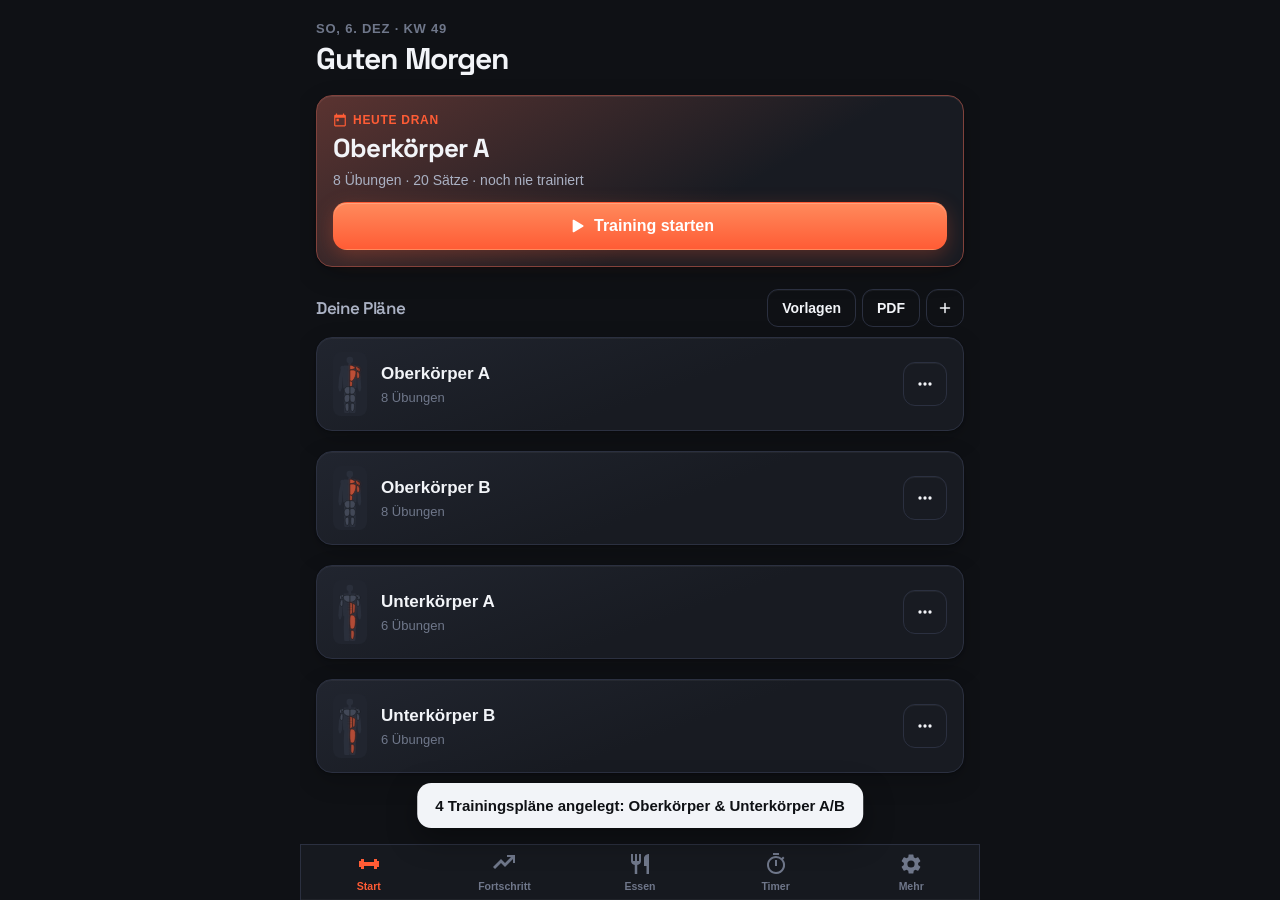
==== commit 17945ac5: "1.7.0: Essen – Kalorienzähler mit Tagebuch, Basistabelle, Open Food Facts, KI-Freitext, Rezepten und" ====
--- a/index.html
+++ b/index.html
@@ -50,6 +50,10 @@
         <svg viewBox="0 0 24 24" aria-hidden="true"><path d="M3 17l6-6 4 4 8-8v4h2V3h-8v2h4l-6 6-4-4-8 8z"/></svg>
         <span>Fortschritt</span>
       </a>
+      <a href="#/food" data-tab="food" class="tab">
+        <svg viewBox="0 0 24 24" aria-hidden="true"><path d="M11 9H9V2H7v7H5V2H3v7c0 2.12 1.66 3.84 3.75 3.97V22h2.5v-9.03C11.34 12.84 13 11.12 13 9V2h-2v7zm5-3v8h2.5v8H21V2c-2.76 0-5 2.24-5 4z"/></svg>
+        <span>Essen</span>
+      </a>
       <a href="#/timer" data-tab="timer" class="tab">
         <svg viewBox="0 0 24 24" aria-hidden="true"><path d="M15 1H9v2h6V1zm-4 13h2V8h-2v6zm8.03-6.61l1.42-1.42c-.43-.51-.9-.99-1.41-1.41l-1.42 1.42A8.962 8.962 0 0 0 12 4c-4.97 0-9 4.03-9 9s4.02 9 9 9a8.994 8.994 0 0 0 7.03-14.61zM12 20c-3.87 0-7-3.13-7-7s3.13-7 7-7 7 3.13 7 7-3.13 7-7 7z"/></svg>
         <span>Timer</span>
--- a/css/app.css
+++ b/css/app.css
@@ -365,7 +365,7 @@
   position: sticky; top: 0; z-index: 6;
   margin: calc(-1 * (var(--safe-top) + 12px)) -16px 12px;
   padding: calc(var(--safe-top) + 10px) 16px 10px;
-  background: color-mix(in srgb, var(--bg) 92%, transparent);
+  background: color-mix(in srgb, var(--bg) 97%, transparent);
   -webkit-backdrop-filter: blur(14px); backdrop-filter: blur(14px);
   border-bottom: 1px solid var(--border);
 }
@@ -930,3 +930,139 @@
 .view.enter-back > * { animation: view-back 240ms var(--ease) both; }
 .view.enter-back > .wk-nav, .view.enter-back > .fab { animation: none; }
 .bodymap.still .muscle.active { animation: none; }
+
+/* ==================================================================
+   1.5: kompakter Workout-Kopf, Politur
+   ================================================================== */
+.wk-ex { align-items: center; }
+.wk-ex .fig-thumb { width: 84px; height: 68px; }
+.wk-actions { display: flex; flex-direction: column; gap: 6px; flex: none; }
+.wk-actions .btn.icon { width: 40px; min-height: 40px; border-radius: 11px; color: var(--text-2); }
+.wk-actions .btn.icon svg { width: 20px; height: 20px; }
+
+/* Maschineneinstellungen: eine Zeile, Tipp → Eingabe */
+.wk-setup { margin-top: 10px; }
+.wk-setup-line {
+  display: flex; align-items: center; gap: 8px; width: 100%; min-height: 36px; padding: 0 10px;
+  border: 1px dashed var(--border); border-radius: 11px; background: transparent; color: var(--text-2);
+  font-family: inherit; font-size: 14px; font-weight: 600; text-align: left; cursor: pointer;
+}
+.wk-setup-line.empty { color: var(--text-3); font-weight: 500; }
+.wk-setup-line:not(.empty) { border-style: solid; background: var(--surface); }
+.wk-setup-ico { display: inline-flex; color: var(--text-3); flex: none; }
+.wk-setup-ico svg { width: 16px; height: 16px; fill: currentColor; }
+
+/* Zuletzt / Heute auf einer Zeile */
+.wk-brief { padding: 12px 14px; }
+.wk-brief .wk-last .val { font-size: 15px; line-height: 1.3; word-break: break-word; }
+.wk-brief .wk-last .rec { font-size: 18px; }
+.wk-brief .msg { font-size: 12px; color: var(--text-2); margin-top: 8px; line-height: 1.35; padding-top: 8px; border-top: 1px solid var(--border); }
+.wk-brief .msg.warn { color: var(--warn); }
+
+/* Pausenring: Folgetext bleibt einzeilig */
+.rest-ring .grow { min-width: 0; }
+.rest-ring .next { white-space: nowrap; overflow: hidden; text-overflow: ellipsis; }
+
+/* PR-Toast unter dem klebenden Workout-Kopf */
+body:has(.view.wk-view) .pr-toast { top: calc(var(--safe-top) + 88px); }
+
+/* Kleiner Icon-Button in Kopfzeilen */
+.btn.sm.icon { width: 38px; min-height: 38px; padding: 0; }
+.btn.sm.icon svg { width: 18px; height: 18px; }
+
+/* ==================================================================
+   1.6: Cloud, Erholung, Share, Plateau/Deload, Volumen-Ziele, Satztypen,
+        Kraftstandards, Wochenrückblick, Meilensteine, eigene Übungen
+   ================================================================== */
+.hero .meta.reason { color: var(--text); font-size: 13px; margin-top: 6px; }
+.recovery-maps { display: flex; gap: 4px; flex: none; }
+.recovery-maps .bodymap { width: 32px; height: 66px; }
+.card.recovery, .card.review { margin-bottom: 12px; }
+
+.alert-card { border-color: color-mix(in srgb, var(--warn) 55%, var(--border)); }
+.alert-card .title-ico svg { fill: var(--warn); }
+.wk-brief.deload { border-color: color-mix(in srgb, var(--warn) 50%, var(--border)); }
+.milestone-card { border-color: color-mix(in srgb, var(--good) 50%, var(--border)); display: flex; flex-direction: column; gap: 10px; }
+
+/* Satztyp-Tag in der Satz-Karte */
+.set-type {
+  border: 1px solid var(--border); background: var(--surface-2); color: var(--text-3);
+  border-radius: 8px; padding: 3px 8px; font-size: 11px; font-weight: 700; text-transform: uppercase; letter-spacing: 0.05em; cursor: pointer; font-family: inherit;
+}
+.set-type.drop { color: var(--accent); border-color: color-mix(in srgb, var(--accent) 40%, var(--border)); }
+.set-type.amrap { color: var(--good); border-color: color-mix(in srgb, var(--good) 40%, var(--border)); }
+.set-type.fail { color: var(--danger); border-color: color-mix(in srgb, var(--danger) 40%, var(--border)); }
+
+/* Volumen-Ziel: Band im Balken + Status-Tag */
+.mbar .track { position: relative; }
+.mbar .track .band { position: absolute; top: 0; bottom: 0; background: color-mix(in srgb, var(--good) 22%, transparent); border-left: 1px solid color-mix(in srgb, var(--good) 60%, transparent); border-right: 1px solid color-mix(in srgb, var(--good) 60%, transparent); }
+.mbar .track i { position: relative; }
+.mtag { display: inline-block; margin-left: 4px; font-size: 11px; font-weight: 700; }
+.mtag.in { color: var(--good); } .mtag.under { color: var(--text-3); } .mtag.over { color: var(--warn); }
+
+/* Kraftstandard */
+.std-level { font-family: var(--display); font-size: 24px; font-weight: 700; letter-spacing: -0.02em; margin-top: 2px; }
+.std-track { height: 10px; border-radius: 5px; background: var(--surface-3); overflow: hidden; margin-top: 12px; }
+.std-track i { display: block; height: 100%; background: linear-gradient(90deg, var(--accent), var(--good)); border-radius: 5px; transition: width 600ms var(--ease); }
+.std-scale { display: flex; justify-content: space-between; margin-top: 8px; font-size: 11px; color: var(--text-3); font-family: var(--mono); }
+.std-scale span.on { color: var(--good); font-weight: 700; }
+
+/* Pausenring mit Vorschau */
+.rest-ring .next-ex .next { white-space: normal; }
+
+/* Notiz-Button markieren, wenn eine Notiz existiert */
+.wk-actions .btn.icon.has-note { color: var(--accent); border-color: color-mix(in srgb, var(--accent) 40%, var(--border)); }
+
+/* Trainingstage & Muskel-Chips */
+.day-row, .chips { display: flex; flex-wrap: wrap; gap: 6px; }
+.day-row .chip { min-width: 42px; }
+.chips .chip { height: 34px; font-size: 13px; padding: 0 10px; }
+
+/* Kopf mit Aktionsbutton rechts (Bibliothek) */
+.page-head .btn.icon { flex: none; }
+
+/* ==================================================================
+   1.7: Essen – Tagebuch, Makros, Lebensmittel, Rezepte
+   ================================================================== */
+.macro-card { padding: 14px; }
+.kcal-ring { position: relative; width: 108px; height: 108px; flex: none; }
+.kcal-ring svg { width: 100%; height: 100%; transform: rotate(-90deg); }
+.kcal-ring circle { fill: none; stroke-width: 8; stroke-linecap: round; }
+.kcal-ring .track { stroke: var(--surface-3); }
+.kcal-ring .prog { stroke: var(--accent); transition: stroke-dashoffset 800ms var(--ease); }
+.kcal-ring .prog.over { stroke: var(--danger); }
+.kcal-ring .inner { position: absolute; inset: 0; display: flex; flex-direction: column; align-items: center; justify-content: center; }
+.kcal-ring .big { font-family: var(--display); font-size: 24px; font-weight: 700; letter-spacing: -0.03em; line-height: 1; }
+.kcal-ring .sub { font-size: 11px; color: var(--text-3); margin-top: 3px; }
+.macro-bar { margin-bottom: 8px; }
+.macro-bar .lbl { font-size: 12px; color: var(--text-2); font-weight: 600; }
+.macro-bar .mono { font-size: 12px; color: var(--text-3); }
+.macro-bar .track { height: 6px; border-radius: 3px; background: var(--surface-3); overflow: hidden; margin-top: 3px; }
+.macro-bar .track i { display: block; height: 100%; border-radius: 3px; transition: width 600ms var(--ease); }
+.macro-bar .track i.p { background: var(--good); }
+.macro-bar .track i.c { background: #4f8cff; }
+.macro-bar .track i.f { background: var(--warn); }
+.macro-live { font-size: 14px; color: var(--text-2); }
+.macro-live b { color: var(--text); font-family: var(--display); font-size: 16px; }
+
+.meal-card { margin-top: 10px; padding: 12px 14px; }
+.meal-card .meal-title { font-family: var(--display); font-weight: 700; font-size: 16px; }
+.food-row { display: flex; align-items: center; gap: 10px; padding: 9px 0; border-top: 1px solid var(--border); cursor: pointer; }
+.food-row:first-child, .row.between + .food-row { border-top: 0; }
+.meal-card .food-row:first-of-type { border-top: 0; margin-top: 4px; }
+.food-row .kcal { font-family: var(--display); font-weight: 700; font-variant-numeric: tabular-nums; min-width: 44px; text-align: right; }
+.food-row .pill { flex: none; }
+.food-empty { display: block; width: 100%; text-align: left; background: none; border: 0; color: var(--text-3); font: inherit; font-size: 14px; padding: 8px 0 2px; cursor: pointer; }
+.results .subhead { margin: 14px 0 6px; }
+.results .card { padding: 4px 14px; }
+.results .card .food-row:first-child { border-top: 0; }
+.star { width: 32px; height: 32px; border: 0; background: none; color: var(--text-3); display: inline-flex; align-items: center; justify-content: center; flex: none; cursor: pointer; }
+.star svg { width: 20px; height: 20px; fill: currentColor; }
+.star.on { color: var(--warn); }
+.food-tile .mini-bars { display: flex; gap: 6px; margin-top: 8px; }
+.food-tile .mini-bars .track { flex: 1; height: 5px; border-radius: 3px; background: var(--surface-3); overflow: hidden; }
+.food-tile .mini-bars i { display: block; height: 100%; border-radius: 3px; }
+.food-tile .mini-bars i.k { background: var(--accent); }
+.food-tile .mini-bars i.p { background: var(--good); }
+.stepper input.input { border: 0; background: transparent; text-align: center; padding: 0; }
+.tab { font-size: 10.5px; }
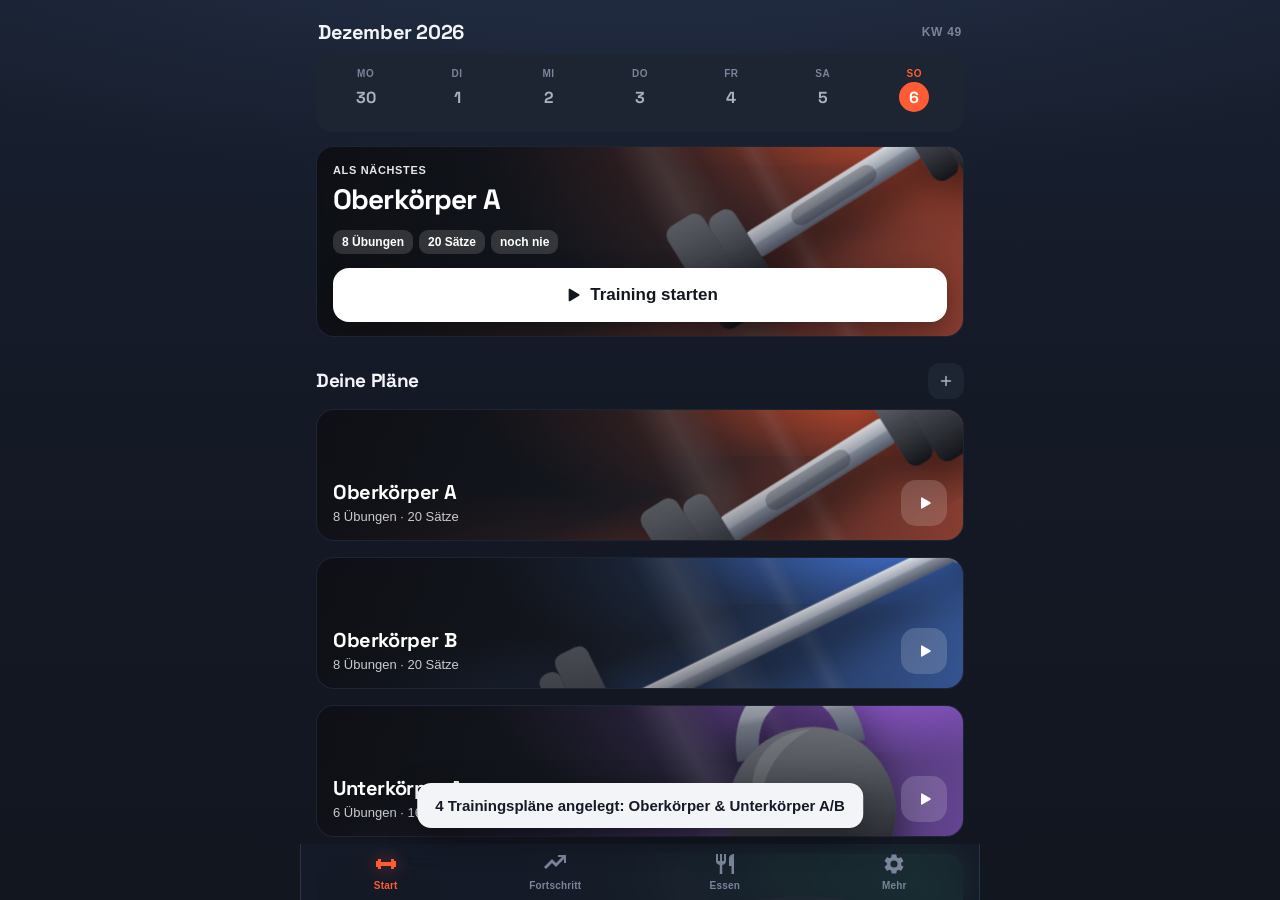
==== commit af7e2c9e: "1.20.0: Freundlicherer Hintergrund, unterscheidbare Plan-Karten, Timer-Tab entfernt, Musik läuft wei" ====
--- a/index.html
+++ b/index.html
@@ -5,7 +5,7 @@
   <meta name="viewport" content="width=device-width, initial-scale=1, viewport-fit=cover, maximum-scale=1">
   <title>Hantel</title>
   <meta name="description" content="Trainingsplan, Workout-Tracker und Pausentimer – als Web-App fürs iPhone.">
-  <meta name="theme-color" content="#0f1115">
+  <meta name="theme-color" content="#182030">
   <meta name="color-scheme" content="dark light">
 
   <!-- iOS PWA -->
@@ -54,10 +54,6 @@
         <svg viewBox="0 0 24 24" aria-hidden="true"><path d="M11 9H9V2H7v7H5V2H3v7c0 2.12 1.66 3.84 3.75 3.97V22h2.5v-9.03C11.34 12.84 13 11.12 13 9V2h-2v7zm5-3v8h2.5v8H21V2c-2.76 0-5 2.24-5 4z"/></svg>
         <span>Essen</span>
       </a>
-      <a href="#/timer" data-tab="timer" class="tab">
-        <svg viewBox="0 0 24 24" aria-hidden="true"><path d="M15 1H9v2h6V1zm-4 13h2V8h-2v6zm8.03-6.61l1.42-1.42c-.43-.51-.9-.99-1.41-1.41l-1.42 1.42A8.962 8.962 0 0 0 12 4c-4.97 0-9 4.03-9 9s4.02 9 9 9a8.994 8.994 0 0 0 7.03-14.61zM12 20c-3.87 0-7-3.13-7-7s3.13-7 7-7 7 3.13 7 7-3.13 7-7 7z"/></svg>
-        <span>Timer</span>
-      </a>
       <a href="#/settings" data-tab="settings" class="tab">
         <svg viewBox="0 0 24 24" aria-hidden="true"><path d="M19.14 12.94c.04-.3.06-.61.06-.94 0-.32-.02-.64-.07-.94l2.03-1.58a.49.49 0 0 0 .12-.61l-1.92-3.32a.488.488 0 0 0-.59-.22l-2.39.96a7.03 7.03 0 0 0-1.62-.94l-.36-2.54a.484.484 0 0 0-.48-.41h-3.84c-.24 0-.43.17-.47.41l-.36 2.54c-.59.24-1.13.57-1.62.94l-2.39-.96a.49.49 0 0 0-.59.22L2.74 8.87c-.12.21-.08.47.12.61l2.03 1.58c-.05.3-.09.63-.09.94s.02.64.07.94l-2.03 1.58a.49.49 0 0 0-.12.61l1.92 3.32c.12.22.37.29.59.22l2.39-.96c.5.38 1.03.7 1.62.94l.36 2.54c.05.24.24.41.48.41h3.84c.24 0 .44-.17.47-.41l.36-2.54c.59-.24 1.13-.56 1.62-.94l2.39.96c.22.08.47 0 .59-.22l1.92-3.32c.12-.22.07-.47-.12-.61l-2.01-1.58zM12 15.6A3.6 3.6 0 1 1 12 8.4a3.6 3.6 0 0 1 0 7.2z"/></svg>
         <span>Mehr</span>
--- a/css/app.css
+++ b/css/app.css
@@ -532,9 +532,9 @@
    Übungsfiguren (SVG-Strichfiguren)
    ------------------------------------------------------------------ */
 .figure { width: 100%; height: auto; display: block; }
-.figure .limb { fill: none; stroke: var(--text); stroke-width: 5; stroke-linecap: round; stroke-linejoin: round; }
-.figure .limb.back { stroke: var(--text-3); stroke-width: 4.5; }
-.figure .head { fill: var(--text); }
+.figure .limb { fill: var(--text); stroke: var(--surface-2); stroke-width: 1.2; paint-order: stroke; stroke-linejoin: round; }
+.figure .limb.back { fill: color-mix(in srgb, var(--text) 55%, var(--surface-3)); }
+.figure .head { fill: var(--text); stroke: var(--surface-2); stroke-width: 1.2; paint-order: stroke; }
 .figure .frame { fill: var(--surface-3); }
 .figure .frame-line { fill: none; stroke: var(--surface-3); stroke-width: 3; stroke-linecap: round; }
 .figure .ground { stroke: var(--border); stroke-width: 2; stroke-linecap: round; }
@@ -661,12 +661,11 @@
    ------------------------------------------------------------------ */
 .bodymap { width: 100%; height: auto; max-height: 420px; display: block; margin: 0 auto; }
 .bodymap .body-sil { fill: var(--surface-3); stroke: none; }
-.bodymap .body-limb { fill: none; stroke: var(--surface-3); stroke-width: 26; stroke-linecap: round; stroke-linejoin: round; }
-.bodymap .body-leg { fill: none; stroke: var(--surface-3); stroke-width: 40; stroke-linecap: round; stroke-linejoin: round; }
-.bodymap .muscle { fill: color-mix(in srgb, var(--text-3) 35%, var(--surface-3)); stroke: var(--bg); stroke-width: 1.5; cursor: pointer; transition: filter 0.15s ease; }
+.bodymap .muscle { fill: color-mix(in srgb, var(--text-3) 32%, var(--surface-3)); stroke: var(--surface); stroke-width: 1.2; stroke-linejoin: round; cursor: pointer; transition: filter 0.15s ease; }
+.bodymap .muscle.detail { fill: color-mix(in srgb, var(--text-3) 18%, var(--surface-3)); cursor: default; pointer-events: none; }
 .bodymap .muscle.active { filter: drop-shadow(0 0 6px rgba(255, 92, 53, 0.25)); }
 .bodymap .muscle.selected { stroke: var(--text); stroke-width: 2.5; }
-.bodymap .muscle-lines { fill: none; stroke: var(--bg); stroke-width: 1.5; opacity: 0.7; pointer-events: none; }
+.bodymap .muscle-lines { fill: none; stroke: var(--surface); stroke-width: 1.2; opacity: 0.8; pointer-events: none; }
 .bodymap-wrap { background: var(--surface); border: 1px solid var(--border); border-radius: var(--radius); padding: 10px; }
 .bodymap-wrap.compact .bodymap { max-height: 260px; }
 
@@ -1066,3 +1065,390 @@
 .food-tile .mini-bars i.p { background: var(--good); }
 .stepper input.input { border: 0; background: transparent; text-align: center; padding: 0; }
 .tab { font-size: 10.5px; }
+
+/* Barcode-Scanner */
+.scanner { position: relative; width: 100%; aspect-ratio: 4 / 3; max-height: 52vh; background: #000; border-radius: 14px; overflow: hidden; margin-top: 12px; }
+.scanner video { width: 100%; height: 100%; object-fit: cover; display: block; }
+.scanner .frame {
+  position: absolute; left: 12%; right: 12%; top: 30%; bottom: 30%;
+  border: 2px solid rgba(255, 255, 255, 0.85); border-radius: 12px;
+  box-shadow: 0 0 0 999px rgba(0, 0, 0, 0.35);
+}
+.scanner .frame::after { content: ""; position: absolute; left: 6%; right: 6%; top: 50%; height: 2px; background: var(--accent); opacity: 0.9; box-shadow: 0 0 8px var(--accent); }
+
+/* ==================================================================
+   1.9: KI-Foto, Rezeptgenerator, Web-Rezepte, Server-Modus
+   ================================================================== */
+.btn.ai-btn {
+  background: linear-gradient(135deg, color-mix(in srgb, var(--accent) 28%, var(--surface-2)), var(--surface) 70%);
+  border: 1px solid color-mix(in srgb, var(--accent) 45%, var(--border)); color: var(--text);
+  box-shadow: inset 0 1px 0 rgba(255,255,255,0.08), var(--shadow);
+}
+.btn.ai-btn svg { fill: var(--accent); }
+.btn.primary.ai-btn { color: var(--accent-text); background: linear-gradient(180deg, var(--accent-2), var(--accent)); }
+.btn.primary.ai-btn svg { fill: currentColor; }
+.pill.sm { font-size: 10px; padding: 2px 7px; vertical-align: middle; }
+.pill.good { background: var(--good-soft); color: var(--good); }
+.pill.warn { background: color-mix(in srgb, var(--warn) 18%, transparent); color: var(--warn); }
+.pill svg { width: 14px; height: 14px; fill: currentColor; }
+
+.privacy { padding: 10px 12px; }
+.photo-preview { width: 100%; aspect-ratio: 4 / 3; max-height: 46vh; border-radius: 14px; overflow: hidden; background: #000; }
+.photo-preview img { width: 100%; height: 100%; object-fit: cover; display: block; }
+.photo-preview.dim img { opacity: 0.55; }
+.photo-preview.small { aspect-ratio: 3 / 1; max-height: 120px; }
+.ai-item { padding: 10px; border: 1px solid var(--border); border-radius: 12px; background: var(--surface-2); }
+.ai-item .field { gap: 2px; }
+.ai-item .field label { font-size: 10px; }
+.ai-item .field .input.num { width: 100%; min-width: 0; }
+.ai-item .row .field { flex: 1; min-width: 0; }
+
+.chip .x { margin-left: 4px; opacity: 0.6; }
+details.options { background: var(--surface); border: 1px solid var(--border); border-radius: var(--radius); padding: 0 14px 12px; }
+details.options summary { cursor: pointer; padding: 12px 0; font-weight: 600; font-size: 14px; color: var(--text-2); list-style: none; }
+details.options summary::-webkit-details-marker { display: none; }
+details.options summary::after { content: '›'; float: right; transform: rotate(90deg); color: var(--text-3); }
+details.options[open] summary::after { transform: rotate(-90deg); }
+
+.recipe-card h2 { font-size: 22px; }
+.ing-list { list-style: none; margin: 0; padding: 0; display: flex; flex-direction: column; gap: 6px; }
+.ing-list li { display: flex; gap: 10px; align-items: baseline; }
+.ing-list .mark { width: 16px; flex: none; color: var(--good); font-weight: 700; }
+.needed { border-color: color-mix(in srgb, var(--warn) 50%, var(--border)); padding: 10px 12px; }
+.needed .mark { color: var(--warn); }
+.steps { margin: 0; padding-left: 22px; display: flex; flex-direction: column; gap: 8px; line-height: 1.45; }
+.steps li::marker { color: var(--accent); font-weight: 700; }
+.web-recipe { display: flex; align-items: center; gap: 10px; padding: 10px 12px; border: 1px solid var(--border); border-radius: 12px; background: var(--surface-2); color: inherit; text-decoration: none; }
+.web-recipe:active { background: var(--surface-3); }
+
+/* ------------------------------------------------------------------
+   Plan-Ansicht (1.10): Muskelfokus im Kopf, Chips statt Textzeilen, klebender Start-Button
+   ------------------------------------------------------------------ */
+.plan-head { align-items: flex-start; gap: 10px; }
+.plan-maps { display: flex; gap: 2px; flex: none; cursor: pointer; padding: 2px 4px; border-radius: 10px; background: var(--surface); border: 1px solid var(--border); }
+.plan-maps .bodymap { width: 30px; height: 62px; }
+.plan-maps .bodymap .muscle { stroke-width: 2.5; }
+details.plan-note { margin: -4px 0 14px; color: var(--text-2); }
+details.plan-note summary { list-style: none; cursor: pointer; display: flex; gap: 6px; align-items: baseline; font-size: 14px; }
+details.plan-note summary .more { color: var(--accent); font-weight: 600; flex: none; }
+details.plan-note summary::-webkit-details-marker { display: none; }
+details.plan-note[open] summary { display: none; }
+details.plan-note p { margin: 0; font-size: 14px; }
+.plan-list { padding-top: 2px; padding-bottom: 2px; }
+.plan-ex { cursor: pointer; }
+.plan-ex .fig-thumb { width: 64px; height: 56px; }
+.cta-bar { position: sticky; bottom: calc(var(--safe-bottom) + 6px); margin-top: 18px; padding-top: 8px; background: linear-gradient(to top, var(--bg) 70%, transparent); z-index: 5; }
+.cta-bar .btn { min-height: 56px; font-size: 17px; box-shadow: 0 10px 30px rgba(255, 92, 53, 0.25); }
+
+/* ------------------------------------------------------------------
+   Training (1.10): Übungsleiste + Satztabelle
+   ------------------------------------------------------------------ */
+.wk-progress { display: flex; gap: 6px; margin: 8px -16px 0; padding: 0 16px 2px; overflow-x: auto; scrollbar-width: none; -webkit-overflow-scrolling: touch; }
+.wk-progress::-webkit-scrollbar { display: none; }
+.wk-progress i { display: none; }
+.wk-strip-item {
+  position: relative; flex: none; width: 52px; height: 44px; border-radius: 12px; padding: 0;
+  background: var(--surface-2); border: 2px solid transparent; color: var(--text); cursor: pointer; opacity: 0.55;
+  display: flex; align-items: center; justify-content: center; transition: opacity 0.2s ease, border-color 0.2s ease;
+}
+.wk-strip-item .fig-thumb { width: 100%; height: 100%; background: transparent; border: 0; padding: 4px; }
+.wk-strip-item .idx { font-family: var(--display); font-weight: 700; font-size: 14px; color: var(--text-2); }
+.wk-strip-item.cur { opacity: 1; border-color: var(--accent); background: var(--accent-soft); }
+.wk-strip-item.done { opacity: 0.9; }
+.wk-strip-item .badge {
+  position: absolute; right: -4px; top: -4px; min-width: 16px; height: 16px; padding: 0 3px; border-radius: 8px;
+  background: var(--good); color: #062b16; font-size: 9px; font-weight: 800; display: flex; align-items: center; justify-content: center;
+}
+.wk-strip-item .badge svg { width: 10px; height: 10px; fill: currentColor; }
+.wk-strip-item .badge.part { background: var(--surface-3); color: var(--text-2); }
+.wk-more.has-note { color: var(--accent); }
+
+.set-table { background: var(--surface); border: 1px solid var(--border); border-radius: var(--radius); overflow: hidden; }
+.st-row { display: grid; grid-template-columns: 40px 1fr 1fr 44px 44px; align-items: center; gap: 4px; min-height: 52px; padding: 4px 8px 4px 6px; border-top: 1px solid var(--border); }
+.st-row.head { min-height: 30px; padding: 6px 8px 4px 6px; border-top: 0; font-size: 10px; font-weight: 700; letter-spacing: 0.08em; color: var(--text-3); text-align: center; }
+.st-row.head span:first-child { text-align: left; padding-left: 6px; }
+.st-row.cur { background: color-mix(in srgb, var(--accent) 7%, var(--surface)); box-shadow: inset 3px 0 0 var(--accent); }
+.st-row.done { opacity: 0.82; }
+.st-row.open { cursor: pointer; }
+.st-no { background: transparent; border: 0; color: var(--text-3); font-family: var(--display); font-weight: 700; font-size: 14px; padding: 4px 0 4px 6px; text-align: left; cursor: pointer; display: flex; flex-direction: column; align-items: flex-start; line-height: 1.05; }
+.st-no small { font-size: 9px; font-weight: 800; text-transform: uppercase; letter-spacing: 0.04em; }
+.st-no.drop { color: var(--accent); } .st-no.amrap { color: var(--good); } .st-no.fail { color: var(--danger); }
+.st-row.cur .st-no { color: var(--accent); }
+.st-row.done .st-no { color: var(--good); }
+.st-val { text-align: center; font-family: var(--display); font-weight: 700; font-size: 17px; letter-spacing: -0.01em; color: var(--good); }
+.st-num { display: flex; align-items: center; justify-content: center; }
+.st-in {
+  width: 100%; min-width: 0; height: 40px; border: 0; border-radius: 10px; background: var(--surface-2); color: var(--text);
+  font-family: var(--display); font-weight: 700; font-size: 17px; text-align: center; outline: none; padding: 0 4px;
+}
+.st-in:focus { box-shadow: 0 0 0 2px var(--accent); }
+.st-in::placeholder { color: var(--text-3); font-weight: 600; }
+.st-num.cur { gap: 2px; }
+.st-num.cur .st-in { background: var(--surface); }
+.st-pm { flex: none; width: 28px; height: 40px; border: 0; border-radius: 10px; background: var(--surface-2); color: var(--text-2); font-size: 18px; font-weight: 700; cursor: pointer; }
+.st-pm:active { background: var(--surface-3); }
+.st-rir { height: 32px; min-width: 36px; margin: 0 auto; border-radius: 9px; border: 1px solid var(--border); background: transparent; color: var(--text-3); font-weight: 700; font-size: 13px; cursor: pointer; }
+.st-rir.on { background: var(--accent-soft); color: var(--accent); border-color: transparent; }
+.st-check { width: 38px; height: 38px; margin: 0 auto; border-radius: 50%; border: 2px solid var(--border); background: transparent; color: transparent; cursor: pointer; display: flex; align-items: center; justify-content: center; transition: background 0.15s ease, border-color 0.15s ease; }
+.st-check svg { width: 20px; height: 20px; fill: currentColor; }
+.st-row.cur .st-check { border-color: var(--good); background: var(--good-soft); color: var(--good); }
+.st-check.on { background: var(--good); border-color: var(--good); color: #062b16; }
+.st-row.snap { animation: snap 300ms var(--ease); }
+.set-table + .add-set { margin-top: 8px; }
+@media (max-width: 360px) { .st-row { grid-template-columns: 34px 1fr 1fr 38px 40px; } .st-pm { width: 24px; } }
+
+/* ==================================================================
+   Modern-Pass (1.11): flache Flächen statt Verläufe/Rahmen, ruhigere Kacheln, Startseite
+   ================================================================== */
+:root { --surface: #171a21; --surface-2: #21252e; --surface-3: #2c313d; --border: #262b36; --radius: 18px; }
+:root[data-theme="light"] { --surface: #ffffff; --surface-2: #f1f2f6; --surface-3: #e4e7ee; --border: #e6e8ee; }
+
+.card, .stat, .tile, .hero, .set-table, .bodymap-wrap, .plan-maps, .empty { border-color: transparent; }
+.card, .stat, .tile { background: var(--surface); box-shadow: none; }
+:root[data-theme="light"] .card, :root[data-theme="light"] .stat, :root[data-theme="light"] .tile, :root[data-theme="light"] .hero { box-shadow: 0 1px 2px rgba(20, 23, 31, 0.05), 0 6px 20px rgba(20, 23, 31, 0.05); }
+.btn { border-radius: 16px; }
+.btn.primary { background: var(--accent); box-shadow: 0 8px 24px rgba(255, 92, 53, 0.22); }
+.btn.good { background: var(--good); box-shadow: none; }
+.btn.ghost { box-shadow: none; border-color: var(--surface-3); }
+.btn.sm { border-radius: 12px; }
+.tabbar { border-top: 0; box-shadow: none; background: color-mix(in srgb, var(--bg) 82%, transparent); }
+.tab { font-size: 10px; letter-spacing: 0.02em; }
+.tab.active svg { filter: drop-shadow(0 0 8px rgba(255, 92, 53, 0.45)); }
+.page-head { margin: 10px 0 16px; }
+h1 { font-size: 32px; letter-spacing: -0.035em; }
+.subhead { margin: 26px 0 10px; }
+.subhead h2 { font-size: 19px; color: var(--text); font-weight: 700; letter-spacing: -0.02em; }
+.pill { border-radius: 10px; }
+
+/* Startseite */
+.home-head { align-items: center; }
+.avatar {
+  width: 44px; height: 44px; border-radius: 50%; flex: none; border: 0; cursor: pointer;
+  background: var(--surface-2); color: var(--text); font-family: var(--display); font-weight: 700; font-size: 17px;
+  display: inline-flex; align-items: center; justify-content: center;
+}
+.avatar svg { width: 22px; height: 22px; fill: var(--text-2); }
+.hero { background: var(--surface); box-shadow: none; padding: 18px; margin-bottom: 12px; position: relative; overflow: hidden; }
+.hero::before { content: ''; position: absolute; right: -60px; top: -80px; width: 220px; height: 220px; border-radius: 50%; background: radial-gradient(closest-side, color-mix(in srgb, var(--accent) 28%, transparent), transparent); pointer-events: none; }
+.hero > * { position: relative; }
+.hero .eyebrow { color: var(--accent); }
+.hero h2 { font-size: 28px; margin-top: 4px; }
+.hero .meta.reason { color: var(--text-2); font-size: 13px; margin: 10px 0 0; }
+.hero .btn { margin-top: 14px; min-height: 54px; font-size: 17px; }
+.hero.live::before { background: radial-gradient(closest-side, color-mix(in srgb, var(--accent) 40%, transparent), transparent); }
+.meta-pills { display: flex; gap: 6px; flex-wrap: wrap; margin-top: 10px; }
+.meta-pills .mp { font-size: 12px; font-weight: 600; color: var(--text-2); background: var(--surface-2); border-radius: 9px; padding: 4px 9px; }
+.hero-bar { height: 6px; border-radius: 3px; background: var(--surface-2); margin-top: 12px; overflow: hidden; }
+.hero-bar i { display: block; height: 100%; background: var(--accent); border-radius: 3px; transition: width 600ms var(--ease); }
+.link-btn { display: block; width: 100%; margin-top: 10px; background: none; border: 0; color: var(--text-2); font-size: 13px; font-weight: 600; cursor: pointer; padding: 6px 0 0; }
+.plan-thumb.hero { width: 74px; height: 70px; flex: none; display: flex; gap: 2px; background: var(--surface-2); border-radius: 14px; padding: 5px; }
+.plan-thumb.hero .bodymap { height: 100%; width: auto; }
+.plan-thumb.hero .bodymap .muscle { stroke-width: 2.5; }
+
+.row-card { padding: 12px 14px; margin-bottom: 10px; }
+.row-card .row { gap: 12px; align-items: center; }
+.row-card b { font-size: 15px; }
+.row-card .small { margin-top: 2px; }
+.row-card .chev, .row-card > .row > div:last-child svg.chev { flex: none; }
+.recovery-maps { padding: 2px 4px; border-radius: 12px; background: var(--surface-2); }
+.recovery-maps .bodymap { width: 30px; height: 62px; }
+
+.dash-tiles { gap: 8px; margin-bottom: 8px; }
+.tile { background: var(--surface); border: 0; box-shadow: none; border-radius: 18px; min-height: 112px; }
+.tile .lbl { color: var(--text-3); }
+
+.plan-card { padding: 12px 12px 12px 12px; gap: 12px; }
+.plan-card .plan-thumb { width: 54px; height: 62px; border-radius: 14px; background: var(--surface-2); padding: 4px 0; }
+.plan-card .plan-more { width: 36px; min-height: 36px; border-color: transparent; color: var(--text-3); }
+.plan-card .plan-play { width: 44px; min-height: 44px; border-radius: 14px; box-shadow: none; }
+.plan-card .plan-play svg { width: 18px; height: 18px; }
+.list { gap: 8px; }
+.card + .card { margin-top: 8px; }
+.subhead .btn.sm.ghost { border-color: transparent; background: var(--surface); color: var(--text-2); }
+.plan-card .meta { white-space: nowrap; overflow: hidden; text-overflow: ellipsis; }
+.plan-head .btn.icon.ghost { border-color: transparent; background: var(--surface); }
+
+/* ---------- Startseite (1.12): Wochenleiste + Pläne, sonst nichts ---------- */
+.week-strip { margin: 6px 0 4px; }
+.ws-head { padding: 0 2px 8px; }
+.ws-month { font-family: var(--display); font-weight: 700; font-size: 20px; letter-spacing: -0.02em; }
+.ws-kw { font-size: 12px; font-weight: 700; color: var(--text-3); letter-spacing: 0.06em; text-transform: uppercase; }
+.week-strip .days { display: grid; grid-template-columns: repeat(7, 1fr); gap: 4px; background: var(--surface); border-radius: 16px; padding: 8px 6px; }
+.week-strip .day {
+  display: flex; flex-direction: column; align-items: center; gap: 3px; padding: 6px 0 4px; border: 0; border-radius: 12px;
+  background: transparent; color: var(--text-2); cursor: default; font-family: var(--font);
+}
+.week-strip .day .wd { font-size: 10px; font-weight: 700; text-transform: uppercase; letter-spacing: 0.06em; color: var(--text-3); }
+.week-strip .day .num { font-family: var(--display); font-weight: 700; font-size: 16px; width: 30px; height: 30px; border-radius: 50%; display: flex; align-items: center; justify-content: center; }
+.week-strip .day .dot { width: 5px; height: 5px; border-radius: 50%; background: transparent; }
+.week-strip .day.future { opacity: 0.5; }
+.week-strip .day.today .num { background: var(--accent); color: var(--accent-text); }
+.week-strip .day.today .wd { color: var(--accent); }
+.week-strip .day.trained { cursor: pointer; color: var(--text); }
+.week-strip .day.trained .dot { background: var(--good); }
+.week-strip .day.trained:not(.today) .num { background: var(--good-soft); color: var(--good); }
+.week-strip .day:disabled { opacity: 1; }
+.week-strip .day.future:disabled { opacity: 0.5; }
+
+.live-card { margin-top: 14px; padding: 12px 14px; }
+.live-card .row { gap: 10px; align-items: center; }
+.live-card .hero-bar { margin-top: 10px; }
+.live-dot { width: 10px; height: 10px; border-radius: 50%; background: var(--accent); flex: none; box-shadow: 0 0 0 4px var(--accent-soft); animation: live-pulse 1.6s ease-in-out infinite; }
+@keyframes live-pulse { 0%, 100% { box-shadow: 0 0 0 3px var(--accent-soft); } 50% { box-shadow: 0 0 0 7px transparent; } }
+.plan-flag { font-size: 11px; font-weight: 800; text-transform: uppercase; letter-spacing: 0.06em; color: var(--accent); margin-bottom: 2px; }
+.plan-card.next { box-shadow: inset 0 0 0 1.5px color-mix(in srgb, var(--accent) 55%, transparent); }
+.plan-card .plan-play { background: var(--surface-2); color: var(--text); }
+.plan-card .plan-play.primary { background: var(--accent); color: var(--accent-text); }
+.plan-reason { margin: 10px 4px 0; }
+.subhead .btn.sm.ghost.icon { width: 36px; min-height: 36px; }
+
+/* ---------- Plan-Karten mit Bild (1.13) ---------- */
+.plan-card.art {
+  position: relative; overflow: hidden; min-height: 132px; padding: 16px 16px 14px; align-items: flex-end;
+  background: var(--surface); isolation: isolate;
+}
+.plan-card.art::before {
+  content: ''; position: absolute; inset: 0; z-index: 0; pointer-events: none;
+  background:
+    radial-gradient(120% 140% at 100% 0%, color-mix(in srgb, var(--pc) 38%, transparent), transparent 55%),
+    linear-gradient(110deg, var(--surface) 45%, color-mix(in srgb, var(--pc) 16%, var(--surface)) 100%);
+}
+.plan-card.art .art { position: absolute; right: 8px; top: -6%; bottom: -6%; width: 48%; z-index: 0; pointer-events: none; display: flex; justify-content: flex-end; }
+.plan-card.art .art .bodymap { height: 100%; width: auto; max-height: none; filter: drop-shadow(0 0 14px color-mix(in srgb, var(--pc) 35%, transparent)); }
+.plan-card.art .art .bodymap .body-sil { fill: color-mix(in srgb, var(--surface-3) 70%, var(--pc) 8%); }
+.plan-card.art .art .bodymap .muscle { stroke: var(--surface); stroke-width: 1.6; fill: color-mix(in srgb, var(--text-3) 24%, var(--surface-3)); }
+.plan-card.art .art .bodymap .muscle.detail { fill: color-mix(in srgb, var(--text-3) 14%, var(--surface-3)); }
+.plan-card.art .art::after { content: ''; position: absolute; inset: 0; background: linear-gradient(90deg, var(--surface) 0%, transparent 45%); }
+.plan-card.art .plan-body { position: relative; z-index: 1; flex: 1; min-width: 0; }
+.plan-card.art .plan-name { font-family: var(--display); font-weight: 700; font-size: 20px; letter-spacing: -0.02em; line-height: 1.15; }
+.plan-card.art .meta { font-size: 13px; color: var(--text-2); margin-top: 4px; }
+.plan-card.art .plan-play { position: relative; z-index: 1; width: 46px; min-height: 46px; border-radius: 15px; background: var(--pc); color: #fff; box-shadow: 0 6px 18px color-mix(in srgb, var(--pc) 40%, transparent); }
+.plan-card.art .plan-play svg { width: 18px; height: 18px; }
+
+/* eigenes Foto: Bild füllt die Karte, links dunkler Verlauf für den Text */
+.plan-card.art .art.photo { inset: 0; width: 100%; height: 100%; top: 0; bottom: 0; right: 0; background-size: cover; background-position: center; }
+.plan-card.art .art.photo::after { background: linear-gradient(90deg, rgba(10, 12, 16, 0.86) 0%, rgba(10, 12, 16, 0.45) 60%, rgba(10, 12, 16, 0.2) 100%); }
+.plan-card.art.has-photo::before { display: none; }
+.plan-card.art.has-photo, .plan-card.art.has-photo .plan-name, .plan-card.art.has-photo h2 { color: #fff; }
+.plan-card.art.has-photo .meta, .plan-card.art.has-photo .plan-reason { color: rgba(255, 255, 255, 0.78); }
+.plan-card.art.has-photo .meta-pills .mp { background: rgba(255, 255, 255, 0.14); color: #fff; }
+
+/* „Als Nächstes“: größer, mit Chips und Start-Button */
+.hero-card { min-height: 200px; margin: 14px 0 4px; padding: 18px; }
+.hero-card .plan-flag { color: var(--pc); }
+.hero-card h2 { font-size: 28px; letter-spacing: -0.03em; margin-top: 2px; }
+.hero-card .meta-pills { margin-top: 10px; }
+.hero-card .plan-reason { color: var(--text-2); margin-top: 10px; }
+.hero-card .btn.primary { margin-top: 14px; min-height: 54px; font-size: 17px; background: var(--pc); box-shadow: 0 8px 24px color-mix(in srgb, var(--pc) 35%, transparent); }
+.hero-card .art { width: 50%; top: -4%; bottom: -4%; }
+.hero-card .plan-body > .small.plan-reason, .hero-card .meta-pills { padding-right: 26%; }
+.hero-card .art::after { background: linear-gradient(90deg, var(--surface) 0%, transparent 50%); }
+.hero-card.has-photo .art::after { background: linear-gradient(90deg, rgba(10, 12, 16, 0.88) 0%, rgba(10, 12, 16, 0.5) 60%, rgba(10, 12, 16, 0.25) 100%); }
+.hero-card.has-photo .btn.primary { background: var(--pc); }
+:root[data-theme="light"] .plan-card.art.has-photo .btn.primary { color: #fff; }
+
+/* Bildwahl im Plan-Editor */
+.plan-image-row { display: flex; align-items: center; gap: 12px; }
+.plan-image-row .preview { width: 72px; height: 48px; border-radius: 10px; background: var(--surface-2) center/cover no-repeat; flex: none; }
+
+/* ---------- Fortschritt: Karte mit Blätterfunktion (1.14) ---------- */
+.carousel { padding: 12px 14px 10px; }
+.carousel-head { margin-bottom: 8px; }
+.carousel-head b { font-size: 15px; }
+.carousel-head .btn.icon.sm { width: 32px; min-height: 32px; font-size: 20px; border-radius: 10px; border-color: transparent; background: var(--surface-2); }
+.carousel-body { min-height: 120px; }
+.carousel-dots { display: flex; justify-content: center; gap: 6px; margin-top: 10px; }
+.carousel-dots i { width: 6px; height: 6px; border-radius: 50%; background: var(--surface-3); }
+.carousel-dots i.on { background: var(--accent); }
+.pr-row .ico-box { width: 34px; height: 34px; border-radius: 10px; }
+
+/* ---------- Plan-Karten (1.14): Illustration füllt die Karte ---------- */
+.plan-card.art::before { display: none; }
+.plan-card.art .art { inset: 0; width: 100%; height: 100%; top: 0; bottom: 0; right: 0; display: block; }
+.plan-card.art .art .plan-art { position: absolute; inset: 0; width: 100%; height: 100%; display: block; }
+.plan-card.art .art::after { background: linear-gradient(90deg, rgba(12, 14, 19, 0.82) 0%, rgba(12, 14, 19, 0.35) 55%, rgba(12, 14, 19, 0.05) 100%); }
+.hero-card .art { width: 100%; top: 0; bottom: 0; }
+.hero-card .art::after { background: linear-gradient(90deg, rgba(12, 14, 19, 0.85) 0%, rgba(12, 14, 19, 0.4) 55%, rgba(12, 14, 19, 0.08) 100%), linear-gradient(0deg, rgba(12, 14, 19, 0.5) 0%, transparent 45%); }
+.plan-card.art, .plan-card.art .plan-name, .plan-card.art h2 { color: #fff; }
+.plan-card.art .meta, .plan-card.art .plan-reason, .hero-card .plan-reason { color: rgba(255, 255, 255, 0.78); }
+.plan-card.art .meta-pills .mp { background: rgba(255, 255, 255, 0.14); color: #fff; }
+.hero-card .plan-flag { color: #fff; opacity: 0.9; }
+.hero-card .plan-body > .small.plan-reason, .hero-card .meta-pills { padding-right: 0; }
+.plan-card.art .plan-play { background: rgba(255, 255, 255, 0.16); color: #fff; box-shadow: none; -webkit-backdrop-filter: blur(8px); backdrop-filter: blur(8px); }
+.hero-card .btn.primary { background: #fff; color: #14171e; box-shadow: 0 8px 24px rgba(0, 0, 0, 0.3); }
+.hero-card .btn.primary svg { fill: #14171e; }
+:root[data-theme="light"] .plan-card.art .btn.primary { color: #14171e; }
+
+/* ---------- Gerätebilder (1.15) ---------- */
+.equip-hero { background: var(--surface-2); border-radius: 14px; padding: 8px; }
+.equip-art { width: 100%; height: auto; max-height: 220px; display: block; }
+.equip-art .eq-frame { stroke: var(--text-3); stroke-linecap: round; }
+.equip-art .eq-floor { stroke: var(--border); stroke-width: 2; stroke-linecap: round; }
+.equip-art .eq-pad { fill: var(--accent); opacity: 0.9; }
+.equip-art .eq-metal { fill: color-mix(in srgb, var(--text-2) 70%, var(--surface-3)); }
+.equip-art .eq-cable { stroke: var(--text-2); stroke-width: 1.6; stroke-linecap: round; }
+.equip-art .eq-pulley { fill: var(--surface-3); stroke: var(--text-2); stroke-width: 1.5; }
+.equip-art .eq-stackbox { fill: var(--surface-3); }
+.equip-art .eq-plate { fill: color-mix(in srgb, var(--text-3) 60%, var(--surface-3)); }
+.equip-art .eq-label { fill: var(--text-3); font-size: 9px; font-family: var(--font); font-weight: 600; }
+.equip-name { font-weight: 700; font-size: 16px; margin-top: 10px; }
+.equip-line { display: grid; grid-template-columns: 96px 1fr; gap: 8px; margin-top: 8px; font-size: 14px; }
+.equip-line .lbl { font-size: 11px; font-weight: 700; text-transform: uppercase; letter-spacing: 0.05em; color: var(--text-3); padding-top: 2px; }
+.fig-hero { cursor: pointer; }
+.wk-progress { display: flex; gap: 4px; margin: 8px 0 0; padding: 0; overflow: visible; }
+.wk-progress i { display: block; flex: 1; height: 4px; border-radius: 2px; background: var(--surface-3); }
+.wk-progress i.done { background: var(--good); }
+.wk-progress i.cur { background: var(--accent); }
+.equip-art .eq-label { font-size: 8.5px; fill: var(--text-2); }
+.equip-photo { width: 100%; height: auto; max-height: 260px; object-fit: cover; border-radius: 10px; display: block; }
+.equip-photo-btns { display: flex; gap: 8px; margin-top: 8px; }
+.equip-photo-btns .btn { flex: 1; }
+
+/* ---------- Trainingsmodus-Politur (1.16): Bühne mit Animation, weicherer Hintergrund ---------- */
+.view.wk-view { background: radial-gradient(120% 34% at 50% 0%, color-mix(in srgb, var(--accent) 13%, transparent), transparent 70%), var(--bg); }
+.workout-head { background: transparent; }
+.wk-stage {
+  position: relative; border-radius: 20px; overflow: hidden; cursor: pointer; margin-bottom: 12px;
+  background: linear-gradient(160deg, color-mix(in srgb, var(--accent) 16%, var(--surface)) 0%, var(--surface) 55%, color-mix(in srgb, var(--surface-2) 70%, var(--surface)) 100%);
+  box-shadow: inset 0 1px 0 rgba(255, 255, 255, 0.05);
+}
+.wk-stage::before { content: ''; position: absolute; left: -20%; top: -40%; width: 70%; height: 120%; border-radius: 50%; background: radial-gradient(closest-side, color-mix(in srgb, var(--accent) 22%, transparent), transparent); pointer-events: none; }
+.wk-stage-fig { position: relative; height: 176px; padding: 10px 16px; display: flex; align-items: center; justify-content: center; }
+.wk-stage-fig .figure { height: 100%; width: auto; max-width: 100%; }
+.wk-stage-fig .figure .frame, .wk-stage-fig .figure .frame-line { fill: color-mix(in srgb, var(--text-3) 55%, var(--surface-3)); stroke: color-mix(in srgb, var(--text-3) 55%, var(--surface-3)); }
+.wk-stage-fig .figure .frame-line { fill: none; }
+.wk-stage-fig .figure .limb, .wk-stage-fig .figure .head { stroke: color-mix(in srgb, var(--surface) 80%, var(--accent)); }
+.wk-stage-hint { position: absolute; right: 10px; bottom: 10px; display: inline-flex; align-items: center; gap: 5px; font-size: 11px; font-weight: 700; color: var(--text-2); background: color-mix(in srgb, var(--surface) 70%, transparent); border-radius: 999px; padding: 5px 9px; -webkit-backdrop-filter: blur(6px); backdrop-filter: blur(6px); }
+.wk-stage-hint svg { width: 13px; height: 13px; fill: var(--accent); }
+.wk-ex { align-items: flex-start; }
+.wk-ex .wk-name { font-size: 26px; }
+.wk-brief { background: linear-gradient(160deg, var(--surface-2) 0%, var(--surface) 70%); }
+.set-table { background: color-mix(in srgb, var(--surface) 85%, var(--surface-2)); }
+.st-row { border-top-color: color-mix(in srgb, var(--border) 60%, transparent); }
+.wk-nav { background: color-mix(in srgb, var(--bg) 84%, transparent); border-top: 0; }
+.equip-cap { font-size: 11px; color: var(--text-3); margin-top: 6px; text-align: center; }
+.equip-cap a { color: var(--text-3); text-decoration: underline; }
+.equip-photo { max-height: 300px; }
+details.credits summary { font-size: 13px; color: var(--text-3); cursor: pointer; }
+details.credits ul { padding-left: 16px; margin: 6px 0 0; }
+details.credits li { margin-bottom: 4px; line-height: 1.35; }
+details.credits a { color: var(--text-2); }
+
+/* ---------- Essen (1.19): Fast Food, eingeklappte Listen ---------- */
+.ai-center { display: flex; justify-content: center; margin-top: 8px; }
+.ai-center .btn.ai-btn { min-width: 56%; }
+.btn.ai-btn.fastfood svg { fill: var(--accent); }
+.seg.tabs button { font-size: 13px; }
+.tab-toggle { justify-content: space-between; padding: 0 14px 0 16px; margin-top: 4px; }
+.tab-toggle svg.chev { transition: transform 0.2s ease; }
+.tab-toggle.open svg.chev { transform: rotate(90deg); }
+.tab-toggle + .card { margin-top: 8px; }
+
+/* ---------- Hintergrund (1.20): tiefes Blaugrau mit weichem Lichtverlauf statt Schwarz ---------- */
+:root { --bg: #151a26; --surface: #1d2432; --surface-2: #28303f; --surface-3: #333c4d; --border: #2b3344; --text-3: #7b849a; }
+:root[data-theme="light"] { --bg: #f4f5f8; --surface: #ffffff; --surface-2: #f1f2f6; --surface-3: #e4e7ee; --border: #e6e8ee; --text-3: #8a91a3; }
+:root:not([data-theme="light"]) body { background: radial-gradient(130% 55% at 50% -12%, #253048 0%, rgba(37, 48, 72, 0) 60%), linear-gradient(180deg, #182030 0%, #141926 45%, #12161f 100%); background-attachment: fixed; }
+:root:not([data-theme="light"]) .view { background: transparent; }
+:root:not([data-theme="light"]) .tabbar { background: color-mix(in srgb, #161c2a 84%, transparent); }
+:root:not([data-theme="light"]) .view.wk-view { background: radial-gradient(120% 34% at 50% 0%, color-mix(in srgb, var(--accent) 12%, transparent), transparent 70%); }
+.week-strip .days { background: var(--surface); }
